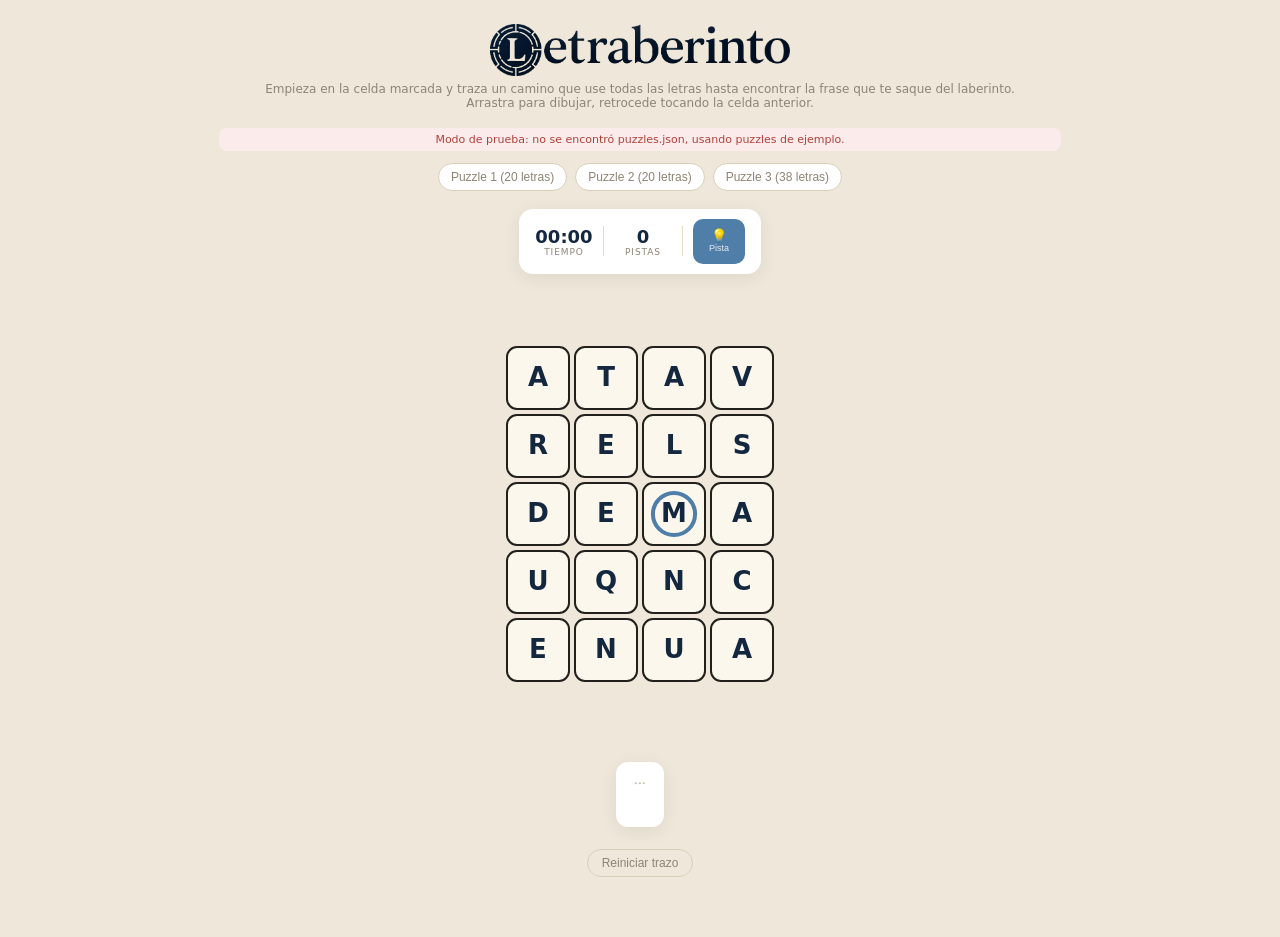
==== index.html @ 92107d01 "Add files via upload" ====
<!DOCTYPE html>
<html lang="es">
<head>
<meta charset="UTF-8">
<meta name="viewport" content="width=device-width, initial-scale=1.0, maximum-scale=1, user-scalable=no">
<title>Letraberinto</title>
<link rel="preconnect" href="https://fonts.googleapis.com">
<link rel="preconnect" href="https://fonts.gstatic.com" crossorigin>
<link href="https://fonts.googleapis.com/css2?family=Playfair+Display:wght@700;800&display=swap" rel="stylesheet">
<style>
  :root {
    --bg: #efe8da;
    --panel: #ffffff;
    --cell: #fbf7ec;
    --cell-used: #dbe6ee;
    --cell-border: #22201c;
    --blocked: #1c1a17;
    --start-ring: #4f7ea8;
    --ink: #13273f;
    --muted: #8d8474;
    --accent: #4f7ea8;
    --accent-dark: #2f5a7d;
    --good: #3a9e6f;
    font-family: 'Segoe UI', system-ui, -apple-system, sans-serif;
  }
  * { box-sizing: border-box; -webkit-tap-highlight-color: transparent; }
  html, body {
    overflow-y: auto;
    -webkit-overflow-scrolling: touch;
    height: auto;
  }
  body {
    margin: 0;
    min-height: 100vh;
    background: var(--bg);
    color: var(--ink);
    display: flex;
    flex-direction: column;
    align-items: center;
    padding: 24px 14px 60px;
  }
  .logo-wrap { display: flex; justify-content: center; margin-bottom: 6px; }
  .logo-wrap img { width: 100%; max-width: 300px; height: auto; display: block; }
  h1 { display: none; } /* se sustituye por el logo, se deja oculto por si hace falta como fallback semantico */
  .subtitle {
    font-size: 12px;
    color: var(--muted);
    margin-bottom: 18px;
    text-align: center;
  }
  .selector {
    display: flex;
    gap: 8px;
    margin-bottom: 18px;
    flex-wrap: wrap;
    justify-content: center;
  }
  .selector button {
    background: var(--panel);
    border: 1px solid #d8cfba;
    color: var(--muted);
    padding: 6px 12px;
    border-radius: 20px;
    font-size: 12px;
    cursor: pointer;
  }
  .selector button.active {
    background: var(--accent);
    color: #fff;
    border-color: var(--accent);
    font-weight: 700;
  }
  .demo-aviso {
    width: 100%;
    text-align: center;
    font-size: 11px;
    color: #b0403a;
    background: #fbeceb;
    border-radius: 8px;
    padding: 5px 10px;
    margin-bottom: 4px;
  }
  .hud {
    display: flex;
    gap: 10px;
    align-items: center;
    margin-bottom: 18px;
    background: var(--panel);
    border-radius: 14px;
    padding: 10px 16px;
    box-shadow: 0 4px 18px rgba(0,0,0,0.08);
  }
  .hud-item { display: flex; flex-direction: column; align-items: center; min-width: 58px; }
  .hud-item .val { font-size: 18px; font-weight: 700; font-variant-numeric: tabular-nums; }
  .hud-item .lbl { font-size: 9px; text-transform: uppercase; letter-spacing: 0.1em; color: var(--muted); }
  .hud-sep { width: 1px; height: 30px; background: #e3dcc9; }
  .hint-btn {
    background: var(--accent);
    color: #fff;
    border: none;
    border-radius: 10px;
    padding: 10px 16px;
    font-weight: 700;
    font-size: 13px;
    cursor: pointer;
    display: flex;
    flex-direction: column;
    align-items: center;
    line-height: 1.1;
  }
  .hint-btn:active { transform: scale(0.96); }
  .hint-btn:disabled { opacity: 0.5; cursor: not-allowed; }
  .hint-btn small { font-weight: 500; font-size: 9px; opacity: 0.85; }

  .board-wrap { touch-action: pan-y; }

  .phrase-box {
    margin-top: 22px;
    min-height: 44px;
    max-width: 480px;
    text-align: center;
    padding: 10px 18px;
    background: var(--panel);
    border-radius: 12px;
    box-shadow: 0 4px 18px rgba(0,0,0,0.08);
  }
  .phrase-box .txt {
    font-family: 'Playfair Display', Georgia, serif;
    font-size: 21px;
    font-weight: 800;
    letter-spacing: 0.02em;
    color: var(--ink);
    min-height: 26px;
  }
  .phrase-box .txt.empty { color: #c7bda6; font-weight: 500; font-size: 14px; }
  .phrase-box .txt.solved { color: var(--good); }
  .phrase-box .source {
    font-family: 'Segoe UI', system-ui, -apple-system, sans-serif;
    font-size: 12px;
    font-weight: 600;
    letter-spacing: 0.03em;
    color: var(--muted);
    margin-top: 4px;
    min-height: 15px;
    opacity: 0;
    transform: translateY(-3px);
    transition: opacity .4s ease, transform .4s ease;
  }
  .phrase-box .source.visible { opacity: 1; transform: translateY(0); }
  .status { margin-top: 8px; font-size: 12px; color: var(--muted); text-align: center; }
  .reset-btn {
    margin-top: 14px;
    background: none;
    border: 1px solid #d8cfba;
    color: var(--muted);
    padding: 6px 14px;
    border-radius: 20px;
    font-size: 12px;
    cursor: pointer;
  }

  .share-overlay {
    display: none;
    position: fixed;
    inset: 0;
    background: rgba(19, 39, 63, 0.55);
    backdrop-filter: blur(2px);
    align-items: center;
    justify-content: center;
    z-index: 50;
    padding: 20px;
  }
  .share-overlay.visible { display: flex; }
  .share-card {
    background: var(--panel);
    border-radius: 18px;
    padding: 28px 26px 22px;
    max-width: 340px;
    width: 100%;
    text-align: center;
    box-shadow: 0 20px 60px rgba(0,0,0,0.3);
    animation: shareIn 0.35s ease;
  }
  @keyframes shareIn {
    from { transform: translateY(16px) scale(0.97); opacity: 0; }
    to { transform: translateY(0) scale(1); opacity: 1; }
  }
  .share-medal { font-size: 44px; margin-bottom: 4px; }
  .share-card h2 {
    font-family: 'Playfair Display', Georgia, serif;
    font-size: 19px;
    margin: 0 0 12px;
    color: var(--ink);
  }
  .share-frase {
    font-family: 'Playfair Display', Georgia, serif;
    font-weight: 800;
    font-size: 17px;
    color: var(--ink);
    margin-bottom: 2px;
  }
  .share-fuente { font-size: 12px; font-style: italic; color: var(--muted); margin-bottom: 16px; }
  .share-stats { display: flex; justify-content: center; gap: 22px; margin-bottom: 14px; }
  .share-stat .v { font-size: 20px; font-weight: 800; color: var(--ink); }
  .share-stat .l { font-size: 10px; text-transform: uppercase; letter-spacing: 0.06em; color: var(--muted); }
  .share-next { font-size: 12px; color: var(--muted); margin-bottom: 16px; }
  .share-actions { display: flex; gap: 8px; justify-content: center; }
  .share-actions button {
    background: var(--accent); color: #fff; border: none; border-radius: 10px;
    padding: 10px 16px; font-weight: 700; font-size: 13px; cursor: pointer;
  }
  .share-actions button.secondary { background: none; border: 1px solid var(--border); color: var(--muted); }
  .share-copied { font-size: 11px; color: var(--good); margin-top: 8px; min-height: 14px; font-weight: 600; }
</style>
</head>
<body>

  <div class="logo-wrap"><img src="[data-uri]" alt="Letraberinto"></div>
  <h1>Letraberinto</h1>
  <div class="subtitle">Empieza en la celda marcada y traza un camino que use todas las letras hasta encontrar la frase que te saque del laberinto.<br>Arrastra para dibujar, retrocede tocando la celda anterior.</div>

  <div class="selector" id="selector"></div>

  <div class="hud">
    <div class="hud-item">
      <div class="val" id="timer">00:00</div>
      <div class="lbl">Tiempo</div>
    </div>
    <div class="hud-sep"></div>
    <div class="hud-item">
      <div class="val" id="hintCount">0</div>
      <div class="lbl">Pistas</div>
    </div>
    <div class="hud-sep"></div>
    <button class="hint-btn" id="hintBtn">💡<small>Pista</small></button>
  </div>

  <div class="board-wrap" id="boardWrap"></div>

  <div class="phrase-box">
    <div class="txt empty" id="phraseTxt">···</div>
    <div class="source" id="phraseSource"></div>
  </div>
  <div class="status" id="status"></div>
  <button class="reset-btn" id="resetBtn">Reiniciar trazo</button>

  <div class="share-overlay" id="shareOverlay">
    <div class="share-card">
      <div class="share-medal" id="shareMedal">🥇</div>
      <h2>¡Escapaste del laberinto!</h2>
      <div class="share-frase" id="shareFrase"></div>
      <div class="share-fuente" id="shareFuente"></div>
      <div class="share-stats">
        <div class="share-stat"><div class="v" id="shareTime">00:00</div><div class="l">Tiempo</div></div>
        <div class="share-stat"><div class="v" id="shareHints">0</div><div class="l">Pistas</div></div>
        <div class="share-stat"><div class="v" id="shareStreak">1</div><div class="l">🔥 Racha</div></div>
      </div>
      <div class="share-next" id="shareNext"></div>
      <div class="share-actions">
        <button id="shareBtn">Compartir resultado</button>
        <button class="secondary" id="closeShareBtn">Cerrar</button>
      </div>
      <div class="share-copied" id="shareCopied"></div>
    </div>
  </div>

<script>
const PUZZLES_DEMO = [
  {"frase":"Más vale tarde que nunca","fuente":"Refrán popular","filas":5,"cols":4,"bloqueadas":[],"letras":{"2,2":"M","2,3":"A","1,3":"S","0,3":"V","0,2":"A","1,2":"L","1,1":"E","0,1":"T","0,0":"A","1,0":"R","2,0":"D","2,1":"E","3,1":"Q","3,0":"U","4,0":"E","4,1":"N","4,2":"U","3,2":"N","3,3":"C","4,3":"A"},"inicio":[2,2],"solucion":[[2,2],[2,3],[1,3],[0,3],[0,2],[1,2],[1,1],[0,1],[0,0],[1,0],[2,0],[2,1],[3,1],[3,0],[4,0],[4,1],[4,2],[3,2],[3,3],[4,3]],"longitudesPalabras":[3,4,5,3,5]},
  {"frase":"Al mal tiempo buena cara","fuente":"Refrán popular","filas":5,"cols":4,"bloqueadas":[],"letras":{"1,2":"A","1,3":"L","0,3":"M","0,2":"A","0,1":"L","0,0":"T","1,0":"I","1,1":"E","2,1":"M","2,0":"P","3,0":"O","4,0":"B","4,1":"U","3,1":"E","3,2":"N","2,2":"A","2,3":"C","3,3":"A","4,3":"R","4,2":"A"},"inicio":[1,2],"solucion":[[1,2],[1,3],[0,3],[0,2],[0,1],[0,0],[1,0],[1,1],[2,1],[2,0],[3,0],[4,0],[4,1],[3,1],[3,2],[2,2],[2,3],[3,3],[4,3],[4,2]],"longitudesPalabras":[2,3,6,5,4]},
  {"frase":"Camarón que se duerme se lo lleva la corriente","fuente":"Refrán popular","filas":8,"cols":5,"bloqueadas":[[0,0],[2,3]],"letras":{"3,1":"C","3,0":"A","4,0":"M","4,1":"A","5,1":"R","5,0":"O","6,0":"N","7,0":"Q","7,1":"U","6,1":"E","6,2":"S","7,2":"E","7,3":"D","7,4":"U","6,4":"E","6,3":"R","5,3":"M","5,2":"E","4,2":"S","3,2":"E","2,2":"L","2,1":"O","2,0":"L","1,0":"L","1,1":"E","0,1":"V","0,2":"A","1,2":"L","1,3":"A","0,3":"C","0,4":"O","1,4":"R","2,4":"R","3,4":"I","3,3":"E","4,3":"N","4,4":"T","5,4":"E"},"inicio":[3,1],"solucion":[[3,1],[3,0],[4,0],[4,1],[5,1],[5,0],[6,0],[7,0],[7,1],[6,1],[6,2],[7,2],[7,3],[7,4],[6,4],[6,3],[5,3],[5,2],[4,2],[3,2],[2,2],[2,1],[2,0],[1,0],[1,1],[0,1],[0,2],[1,2],[1,3],[0,3],[0,4],[1,4],[2,4],[3,4],[3,3],[4,3],[4,4],[5,4]],"longitudesPalabras":[7,3,2,6,2,2,5,2,9]}
];

let PUZZLES = PUZZLES_DEMO;
let modoDemo = true;

let puzzle = null;
let path = [];
let startTime = null;
let timerInterval = null;
let hintCount = 0;
let solved = false;
const CELL = 62;
const GAP = 6;
const PAD = 55;

const boardWrap = document.getElementById('boardWrap');
const timerEl = document.getElementById('timer');
const hintCountEl = document.getElementById('hintCount');
const phraseTxtEl = document.getElementById('phraseTxt');
const phraseSourceEl = document.getElementById('phraseSource');
const statusEl = document.getElementById('status');
const selectorEl = document.getElementById('selector');
const hintBtnEl = document.getElementById('hintBtn');

const shareOverlayEl = document.getElementById('shareOverlay');
const shareMedalEl = document.getElementById('shareMedal');
const shareFraseEl = document.getElementById('shareFrase');
const shareFuenteEl = document.getElementById('shareFuente');
const shareTimeEl = document.getElementById('shareTime');
const shareHintsEl = document.getElementById('shareHints');
const shareStreakEl = document.getElementById('shareStreak');
const shareNextEl = document.getElementById('shareNext');
const shareCopiedEl = document.getElementById('shareCopied');
const GAME_URL = 'https://TU-USUARIO.github.io/letraberinto/'; // cambia esto por tu URL real

let svg, gRects, gPath, gText;

function key(rc) { return rc[0] + ',' + rc[1]; }
function sameCell(a, b) { return a[0] === b[0] && a[1] === b[1]; }
function isAdjacent(a, b) { return (Math.abs(a[0]-b[0]) + Math.abs(a[1]-b[1])) === 1; }
function isBlocked(rc) { return puzzle.bloqueadas.some(b => sameCell(b, rc)); }
function inPath(rc) { return path.some(p => sameCell(p, rc)); }
function cellCenter(rc) {
  return { x: PAD + rc[1] * (CELL + GAP) + CELL / 2, y: PAD + rc[0] * (CELL + GAP) + CELL / 2 };
}

const NS = "http://www.w3.org/2000/svg";
function svgEl(tag, attrs) {
  const el = document.createElementNS(NS, tag);
  for (const k in attrs) el.setAttribute(k, attrs[k]);
  return el;
}

function loadPuzzle(idx) {
  puzzle = PUZZLES[idx];
  path = [];
  hintCount = 0;
  solved = false;
  startTime = null;
  clearInterval(timerInterval);
  timerEl.textContent = "00:00";
  hintCountEl.textContent = "0";
  statusEl.textContent = "";
  phraseSourceEl.textContent = "";
  phraseSourceEl.classList.remove('visible');
  hintBtnEl.disabled = false;
  shareOverlayEl.classList.remove('visible');
  if (typeof countdownInterval !== 'undefined') clearInterval(countdownInterval);
  buildBoard();
  renderAll();
  [...selectorEl.children].forEach((b, i) => b.classList.toggle('active', i === idx));
}

function buildBoard() {
  const totalW = PAD * 2 + puzzle.cols * CELL + (puzzle.cols - 1) * GAP;
  const totalH = PAD * 2 + puzzle.filas * CELL + (puzzle.filas - 1) * GAP;

  boardWrap.innerHTML = "";
  svg = svgEl('svg', { width: totalW, height: totalH, viewBox: `0 0 ${totalW} ${totalH}` });

  gRects = svgEl('g', {});
  gPath = svgEl('g', {});
  gText = svgEl('g', {});
  svg.appendChild(gRects);
  svg.appendChild(gPath);
  svg.appendChild(gText);
  boardWrap.appendChild(svg);

  for (let r = 0; r < puzzle.filas; r++) {
    for (let c = 0; c < puzzle.cols; c++) {
      const rc = [r, c];
      const x = PAD + c * (CELL + GAP);
      const y = PAD + r * (CELL + GAP);
      const blocked = isBlocked(rc);
      const rect = svgEl('rect', {
        x, y, width: CELL, height: CELL, rx: 10,
        fill: blocked ? 'var(--blocked)' : 'var(--cell)',
        stroke: blocked ? '#000' : 'var(--cell-border)',
        'stroke-width': 2,
        'data-r': r, 'data-c': c, 'data-blocked': blocked ? '1' : '0'
      });
      rect.classList.add('cell-rect');
      gRects.appendChild(rect);

      if (!blocked) {
        const t = svgEl('text', {
          x: x + CELL / 2, y: y + CELL / 2 + 8,
          'text-anchor': 'middle', 'font-size': 26, 'font-weight': 800,
          fill: 'var(--ink)', 'pointer-events': 'none'
        });
        t.textContent = puzzle.letras[key(rc)] || "";
        gText.appendChild(t);

        if (sameCell(rc, puzzle.inicio)) {
          const ring = svgEl('circle', {
            cx: x + CELL / 2, cy: y + CELL / 2, r: CELL * 0.34,
            fill: 'none', stroke: 'var(--start-ring)', 'stroke-width': 4,
            'pointer-events': 'none'
          });
          gText.appendChild(ring);
        }
      }
    }
  }
}

function renderCellFills() {
  [...gRects.children].forEach(rect => {
    if (rect.dataset.blocked === '1') return;
    const rc = [parseInt(rect.dataset.r), parseInt(rect.dataset.c)];
    rect.setAttribute('fill', inPath(rc) ? 'var(--cell-used)' : 'var(--cell)');
  });
}

function dist(a, b) { return Math.hypot(a.x - b.x, a.y - b.y); }
function pointTowards(from, to, r) {
  const dx = to.x - from.x, dy = to.y - from.y;
  const len = Math.hypot(dx, dy) || 1;
  return { x: from.x + dx / len * r, y: from.y + dy / len * r };
}

function buildSmoothPath(pts, radius) {
  if (pts.length < 2) return '';
  if (pts.length === 2) return `M ${pts[0].x} ${pts[0].y} L ${pts[1].x} ${pts[1].y}`;
  let d = `M ${pts[0].x} ${pts[0].y} `;
  for (let i = 1; i < pts.length - 1; i++) {
    const prev = pts[i - 1], curr = pts[i], next = pts[i + 1];
    const r = Math.min(radius, dist(prev, curr) / 2, dist(curr, next) / 2);
    const p1 = pointTowards(curr, prev, r);
    const p2 = pointTowards(curr, next, r);
    d += `L ${p1.x} ${p1.y} Q ${curr.x} ${curr.y} ${p2.x} ${p2.y} `;
  }
  const lastPt = pts[pts.length - 1];
  d += `L ${lastPt.x} ${lastPt.y}`;
  return d;
}

function calcularDireccionSalida(rc, filas, cols, direccionLlegada) {
  const [r, c] = rc;
  const candidatas = [];
  if (r === 0) candidatas.push({ x: 0, y: -1 });        // arriba
  if (r === filas - 1) candidatas.push({ x: 0, y: 1 });  // abajo
  if (c === 0) candidatas.push({ x: -1, y: 0 });         // izquierda
  if (c === cols - 1) candidatas.push({ x: 1, y: 0 });   // derecha
  if (candidatas.length === 0) return direccionLlegada;  // no deberia pasar
  if (candidatas.length === 1) return candidatas[0];
  // celda de esquina (toca dos bordes): si la llegada ya apunta a uno
  // de los bordes validos, seguir recto por ahi; si no, usar el primero.
  for (const cand of candidatas) {
    if (cand.x === direccionLlegada.x && cand.y === direccionLlegada.y) return cand;
  }
  return candidatas[0];
}

function renderArrow() {
  gPath.innerHTML = "";
  if (path.length === 0) return;

  let pts = path.map(cellCenter);
  let tipDir = null; // direccion conocida para la punta, si aplica

  if (solved && pts.length >= 2) {
    const lastRC = path[path.length - 1];
    const last = pts[pts.length - 1];
    const prev = pts[pts.length - 2];
    const dx = last.x - prev.x, dy = last.y - prev.y;
    const len = Math.hypot(dx, dy) || 1;
    const llegada = { x: Math.round(dx / len), y: Math.round(dy / len) };
    const salida = calcularDireccionSalida(lastRC, puzzle.filas, puzzle.cols, llegada);
    tipDir = salida;
    pts = pts.concat([{ x: last.x + salida.x * (PAD * 0.82), y: last.y + salida.y * (PAD * 0.82) }]);
  }

  if (pts.length < 2) {
    const p = pts[0];
    gPath.appendChild(svgEl('circle', { cx: p.x, cy: p.y, r: 7, fill: '#4f7ea8' }));
    return;
  }

  const tip = pts[pts.length - 1];
  let ux, uy;
  if (tipDir) {
    // direccion conocida (salida por el borde correcto), no se infiere
    // de los puntos para evitar el efecto del redondeo de esquinas
    ux = tipDir.x; uy = tipDir.y;
  } else {
    const beforeTip = pts[pts.length - 2];
    const dx = tip.x - beforeTip.x, dy = tip.y - beforeTip.y;
    const segLen = Math.hypot(dx, dy) || 1;
    ux = dx / segLen; uy = dy / segLen;
  }

  const ARROW_LEN = 20, ARROW_HALF_WIDTH = 12;
  const shaftEnd = { x: tip.x - ux * ARROW_LEN, y: tip.y - uy * ARROW_LEN };

  // el eje del trazo se detiene justo antes de la punta, para que no
  // sobresalga nada por detras de la flecha. La ultima celda real queda
  // como punto interior, asi que el redondeo de esquinas dobla el trazo
  // automaticamente hacia la salida correcta si hace falta.
  const shaftPts = pts.slice(0, -1).concat([shaftEnd]);
  const d = buildSmoothPath(shaftPts, CELL * 0.4);
  const line = svgEl('path', {
    d, fill: 'none', stroke: '#4f7ea8', 'stroke-width': 8,
    'stroke-linecap': 'butt', 'stroke-linejoin': 'round', opacity: 0.92
  });
  gPath.appendChild(line);

  // triangulo de la punta, calculado a mano (sin depender de <marker>)
  const perpX = -uy, perpY = ux;
  const leftX = shaftEnd.x + perpX * ARROW_HALF_WIDTH, leftY = shaftEnd.y + perpY * ARROW_HALF_WIDTH;
  const rightX = shaftEnd.x - perpX * ARROW_HALF_WIDTH, rightY = shaftEnd.y - perpY * ARROW_HALF_WIDTH;
  const triangle = svgEl('polygon', {
    points: `${tip.x},${tip.y} ${leftX},${leftY} ${rightX},${rightY}`,
    fill: '#4f7ea8', opacity: 0.92
  });
  gPath.appendChild(triangle);
}

function palabraFormateada() {
  const longitudes = puzzle.longitudesPalabras;
  const letrasTrazadas = path.map(rc => puzzle.letras[key(rc)]);
  let out = [];
  let idx = 0;
  for (const len of longitudes) {
    if (idx >= letrasTrazadas.length) break;
    const trozo = letrasTrazadas.slice(idx, idx + len).join("");
    out.push(trozo);
    idx += len;
  }
  return out.join(" ");
}

function renderPhrase() {
  const texto = palabraFormateada();
  if (texto.length === 0) {
    phraseTxtEl.textContent = "···";
    phraseTxtEl.className = "txt empty";
  } else {
    phraseTxtEl.textContent = texto;
    phraseTxtEl.className = "txt" + (solved ? " solved" : "");
  }
}

function renderAll() {
  renderCellFills();
  renderArrow();
  renderPhrase();
}

function startTimerIfNeeded() {
  if (startTime === null) {
    startTime = Date.now();
    timerInterval = setInterval(updateTimer, 250);
  }
}
function updateTimer() {
  const elapsed = Math.floor((Date.now() - startTime) / 1000);
  const mm = String(Math.floor(elapsed / 60)).padStart(2, '0');
  const ss = String(elapsed % 60).padStart(2, '0');
  timerEl.textContent = `${mm}:${ss}`;
}

function checkWin() {
  if (path.length !== puzzle.solucion.length) return false;
  return path.every((p, i) => sameCell(p, puzzle.solucion[i]));
}

function onWin() {
  solved = true;
  clearInterval(timerInterval);
  statusEl.textContent = `Resuelto con ${hintCount} pista(s).`;
  renderAll();
  if (puzzle.fuente) {
    setTimeout(() => {
      phraseSourceEl.textContent = `— ${puzzle.fuente}`;
      phraseSourceEl.classList.add('visible');
    }, 350);
  }
  setTimeout(mostrarPantallaCompartir, 950);
}

// --- racha de dias jugados (localStorage) ---
const STREAK_KEY = 'letraberinto_racha';

function fechaStr(date) {
  return `${date.getFullYear()}-${date.getMonth() + 1}-${date.getDate()}`;
}

function actualizarRacha() {
  const hoy = new Date();
  const ayer = new Date(hoy);
  ayer.setDate(hoy.getDate() - 1);
  const hoyStr = fechaStr(hoy);
  const ayerStr = fechaStr(ayer);

  let datos;
  try {
    datos = JSON.parse(localStorage.getItem(STREAK_KEY)) || { ultimaFecha: null, racha: 0 };
  } catch (e) {
    datos = { ultimaFecha: null, racha: 0 };
  }

  if (datos.ultimaFecha === hoyStr) {
    // ya contaba hoy (no debería pasar salvo doble victoria), no tocar
  } else if (datos.ultimaFecha === ayerStr) {
    datos.racha += 1;
  } else {
    datos.racha = 1;
  }
  datos.ultimaFecha = hoyStr;
  localStorage.setItem(STREAK_KEY, JSON.stringify(datos));
  return datos.racha;
}

function calcularMedalla(pistas) {
  if (pistas === 0) return { emoji: '🥇', texto: '¡Perfecto, sin pistas!' };
  if (pistas <= 2) return { emoji: '🥈', texto: '¡Muy bien resuelto!' };
  return { emoji: '🥉', texto: '¡Escapaste igualmente!' };
}

function msHastaManana() {
  const ahora = new Date();
  const manana = new Date(ahora.getFullYear(), ahora.getMonth(), ahora.getDate() + 1, 0, 0, 0);
  return manana - ahora;
}

let countdownInterval = null;
function actualizarCountdown() {
  const ms = msHastaManana();
  const h = String(Math.floor(ms / 3600000)).padStart(2, '0');
  const m = String(Math.floor((ms % 3600000) / 60000)).padStart(2, '0');
  const s = String(Math.floor((ms % 60000) / 1000)).padStart(2, '0');
  shareNextEl.textContent = `Próximo laberinto en ${h}:${m}:${s}`;
}

function construirTextoCompartir(tiempoTxt, pistas, racha, medalla) {
  const lineas = [
    `Letraberinto ${medalla.emoji}`,
    `⏱ ${tiempoTxt} · 💡 ${pistas} pista${pistas === 1 ? '' : 's'} · 🔥 racha ${racha}`,
    GAME_URL,
  ];
  return lineas.join('\n');
}

function mostrarPantallaCompartir() {
  const tiempoTxt = timerEl.textContent;
  const racha = actualizarRacha();
  const medalla = calcularMedalla(hintCount);

  shareMedalEl.textContent = medalla.emoji;
  shareFraseEl.textContent = puzzle.frase;
  shareFuenteEl.textContent = puzzle.fuente ? `— ${puzzle.fuente}` : '';
  shareTimeEl.textContent = tiempoTxt;
  shareHintsEl.textContent = hintCount;
  shareStreakEl.textContent = racha;
  shareCopiedEl.textContent = '';

  actualizarCountdown();
  clearInterval(countdownInterval);
  countdownInterval = setInterval(actualizarCountdown, 1000);

  shareOverlayEl.classList.add('visible');

  shareOverlayEl.dataset.tiempo = tiempoTxt;
  shareOverlayEl.dataset.racha = racha;
  shareOverlayEl.dataset.medalla = medalla.emoji;
}

document.getElementById('closeShareBtn').addEventListener('click', () => {
  shareOverlayEl.classList.remove('visible');
  clearInterval(countdownInterval);
});

document.getElementById('shareBtn').addEventListener('click', async () => {
  const tiempoTxt = shareOverlayEl.dataset.tiempo;
  const racha = shareOverlayEl.dataset.racha;
  const medalla = { emoji: shareOverlayEl.dataset.medalla };
  const texto = construirTextoCompartir(tiempoTxt, hintCount, racha, medalla);

  if (navigator.share) {
    try {
      await navigator.share({ text: texto });
      return;
    } catch (e) {
      // el usuario cancelo el share nativo, o no soportado: seguir al portapapeles
    }
  }
  try {
    await navigator.clipboard.writeText(texto);
    shareCopiedEl.textContent = '✓ Copiado al portapapeles';
  } catch (e) {
    shareCopiedEl.textContent = 'No se pudo copiar automáticamente.';
  }
});

let dragging = false;

function cellAt(clientX, clientY) {
  const el = document.elementFromPoint(clientX, clientY);
  if (!el || !el.classList || !el.classList.contains('cell-rect')) return null;
  if (el.dataset.blocked === '1') return null;
  return [parseInt(el.dataset.r), parseInt(el.dataset.c)];
}

function handleStart(clientX, clientY) {
  if (solved) return;
  const rc = cellAt(clientX, clientY);
  if (!rc) return;
  if (path.length === 0) {
    if (!sameCell(rc, puzzle.inicio)) return;
    path = [rc];
    dragging = true;
    boardWrap.style.touchAction = 'none';
    startTimerIfNeeded();
    renderAll();
  } else {
    const last = path[path.length - 1];
    if (sameCell(rc, last)) {
      dragging = true;
      boardWrap.style.touchAction = 'none';
    }
  }
}

function handleMove(clientX, clientY) {
  if (!dragging || solved) return;
  const rc = cellAt(clientX, clientY);
  if (!rc) return;
  const last = path[path.length - 1];
  if (sameCell(rc, last)) return;

  if (path.length >= 2 && sameCell(rc, path[path.length - 2])) {
    path.pop();
    renderAll();
    return;
  }
  if (!isAdjacent(rc, last)) return;
  if (inPath(rc)) return;

  path.push(rc);
  renderAll();
  if (checkWin()) onWin();
}

function handleEnd() {
  dragging = false;
  boardWrap.style.touchAction = 'pan-y';
}

boardWrap.addEventListener('pointerdown', e => {
  const wasDragging = dragging;
  handleStart(e.clientX, e.clientY);
  if (dragging) e.preventDefault();
});
document.addEventListener('pointermove', e => { if (dragging) { e.preventDefault(); handleMove(e.clientX, e.clientY); } });
document.addEventListener('pointerup', handleEnd);
document.addEventListener('pointercancel', handleEnd);

let hintAnimating = false;

hintBtnEl.addEventListener('click', () => {
  if (solved || hintAnimating) return;
  startTimerIfNeeded();
  const sol = puzzle.solucion;

  let L = 0;
  while (L < path.length && L < sol.length && sameCell(path[L], sol[L])) L++;

  hintCount++;
  hintCountEl.textContent = hintCount;

  if (L < path.length) {
    hintAnimating = true;
    hintBtnEl.disabled = true;
    const undoInterval = setInterval(() => {
      path.pop();
      renderAll();
      if (path.length === L) {
        clearInterval(undoInterval);
        hintAnimating = false;
        hintBtnEl.disabled = false;
      }
    }, 260);
  } else if (L < sol.length) {
    const siguiente = sol[L];
    path.push(siguiente);
    renderAll();
    if (checkWin()) onWin();
  }
});

document.getElementById('resetBtn').addEventListener('click', () => {
  if (solved) return;
  path = [];
  renderAll();
});

function mulberry32(a) {
  return function () {
    a |= 0; a = (a + 0x6D2B79F5) | 0;
    let t = Math.imul(a ^ (a >>> 15), 1 | a);
    t = (t + Math.imul(t ^ (t >>> 7), 61 | t)) ^ t;
    return ((t ^ (t >>> 14)) >>> 0) / 4294967296;
  };
}

// mezcla la semilla antes de usarla: mulberry32 no distribuye bien
// semillas consecutivas (10,11,12...), esto evita que dias seguidos
// tiendan a elegir el mismo puzzle
function mezclarSeed(n) {
  n = Math.imul(n ^ (n >>> 16), 2246822507);
  n = Math.imul(n ^ (n >>> 13), 3266489909);
  return (n ^ (n >>> 16)) >>> 0;
}

function fechaHoyStr() {
  const hoy = new Date();
  return `${hoy.getFullYear()}-${hoy.getMonth() + 1}-${hoy.getDate()}`;
}

// dias desde epoch (UTC), en dia LOCAL del jugador — igual que el conteo
// tipo Wordle, se usa como seed para que el puzzle sea el mismo para
// todo el mundo ese dia, pero elegido "al azar" (no secuencial) del total
function diaEpoch() {
  const hoy = new Date();
  const utcMedianoche = Date.UTC(hoy.getFullYear(), hoy.getMonth(), hoy.getDate());
  return Math.floor(utcMedianoche / 86400000);
}

function indiceDelDia(total) {
  const rng = mulberry32(mezclarSeed(diaEpoch()));
  return Math.floor(rng() * total);
}

function construirSelectorDemo() {
  selectorEl.innerHTML = '';
  const aviso = document.createElement('div');
  aviso.className = 'demo-aviso';
  aviso.textContent = 'Modo de prueba: no se encontró puzzles.json, usando puzzles de ejemplo.';
  selectorEl.appendChild(aviso);
  PUZZLES.forEach((p, i) => {
    const b = document.createElement('button');
    b.textContent = `Puzzle ${i + 1} (${Object.keys(p.letras).length} letras)`;
    b.addEventListener('click', () => loadPuzzle(i));
    selectorEl.appendChild(b);
  });
}

async function initApp() {
  try {
    const resp = await fetch('./puzzles.json', { cache: 'no-store' });
    if (!resp.ok) throw new Error('puzzles.json no encontrado');
    const datos = await resp.json();
    if (!Array.isArray(datos) || datos.length === 0) throw new Error('puzzles.json vacío');
    PUZZLES = datos;
    modoDemo = false;
    selectorEl.innerHTML = '';
    loadPuzzle(indiceDelDia(PUZZLES.length));
  } catch (err) {
    // sin servidor (ej. abierto con doble clic) o sin archivo todavia: usar demo
    PUZZLES = PUZZLES_DEMO;
    modoDemo = true;
    construirSelectorDemo();
    loadPuzzle(0);
  }
}

initApp();
</script>
</body>
</html>
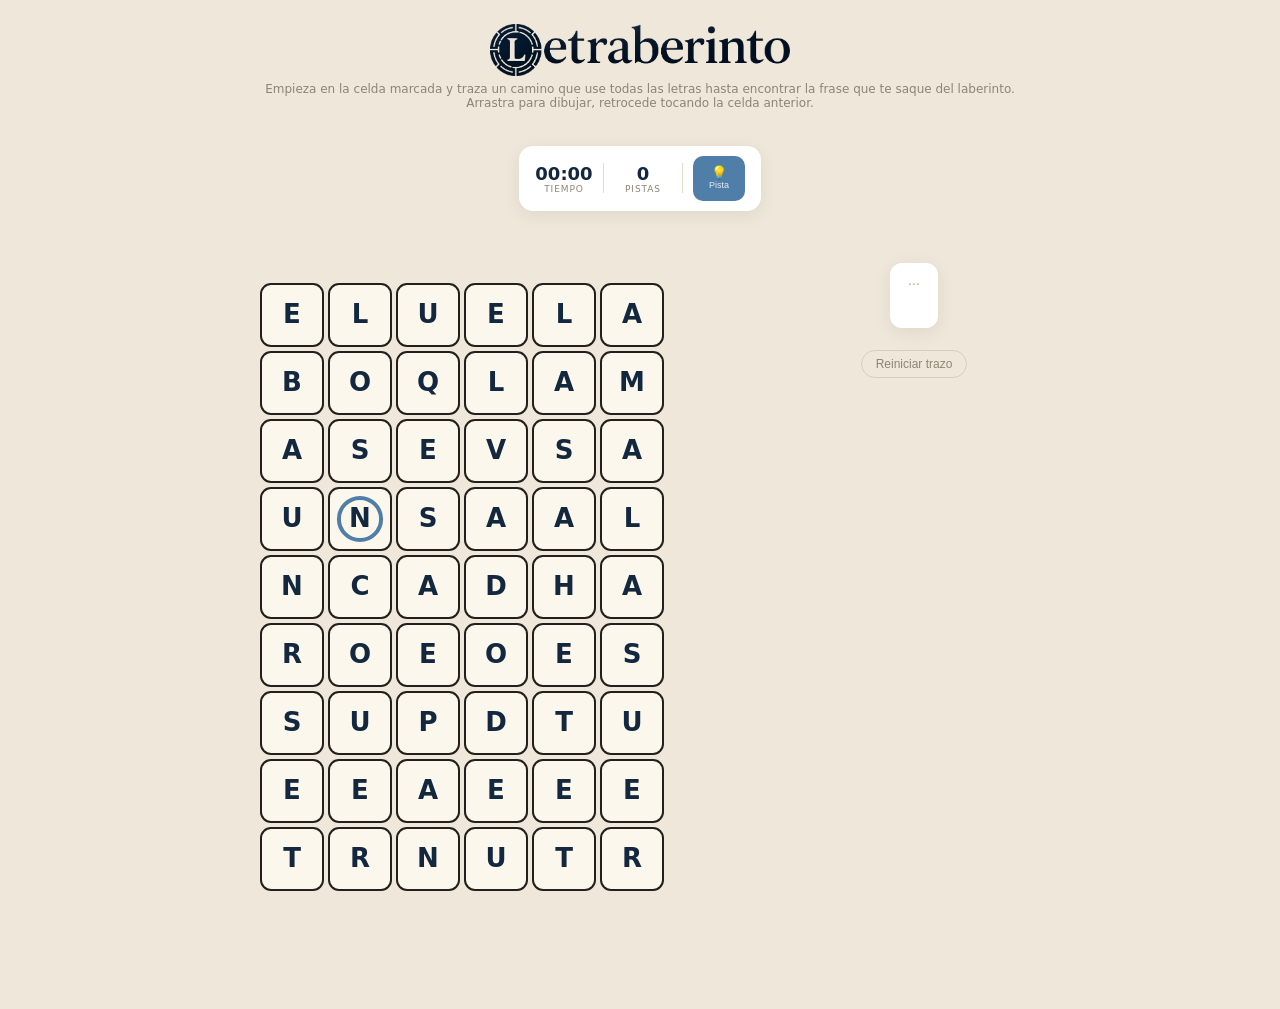
==== commit 13409177: "Add files via upload" ====
--- a/index.html
+++ b/index.html
@@ -114,6 +114,34 @@
 
   .board-wrap { touch-action: pan-y; }
 
+  .game-layout {
+    display: flex;
+    flex-direction: column;
+    align-items: center;
+    gap: 18px;
+    width: 100%;
+  }
+  .side-panel {
+    display: flex;
+    flex-direction: column;
+    align-items: center;
+    width: 100%;
+    max-width: 420px;
+  }
+  @media (min-width: 800px) {
+    .game-layout {
+      flex-direction: row;
+      align-items: flex-start;
+      justify-content: center;
+      gap: 36px;
+    }
+    .side-panel {
+      width: 320px;
+      max-width: 320px;
+      padding-top: 12px;
+    }
+  }
+
   .phrase-box {
     margin-top: 22px;
     min-height: 44px;
@@ -235,14 +263,18 @@
     <button class="hint-btn" id="hintBtn">💡<small>Pista</small></button>
   </div>
 
-  <div class="board-wrap" id="boardWrap"></div>
-
-  <div class="phrase-box">
-    <div class="txt empty" id="phraseTxt">···</div>
-    <div class="source" id="phraseSource"></div>
+  <div class="game-layout">
+    <div class="board-wrap" id="boardWrap"></div>
+
+    <div class="side-panel">
+      <div class="phrase-box">
+        <div class="txt empty" id="phraseTxt">···</div>
+        <div class="source" id="phraseSource"></div>
+      </div>
+      <div class="status" id="status"></div>
+      <button class="reset-btn" id="resetBtn">Reiniciar trazo</button>
+    </div>
   </div>
-  <div class="status" id="status"></div>
-  <button class="reset-btn" id="resetBtn">Reiniciar trazo</button>
 
   <div class="share-overlay" id="shareOverlay">
     <div class="share-card">
@@ -280,9 +312,29 @@
 let timerInterval = null;
 let hintCount = 0;
 let solved = false;
-const CELL = 62;
-const GAP = 6;
-const PAD = 55;
+let CELL = 62;
+let GAP = 6;
+let PAD = 55;
+
+function ajustarTamano() {
+  const filas = puzzle.filas, cols = puzzle.cols;
+  const esMovil = window.innerWidth < 800;
+  if (esMovil) {
+    const anchoDisp = Math.min(window.innerWidth - 24, 420);
+    // espacio vertical aproximado ocupado por cabecera, hud, frase, boton, margenes
+    const altoReservado = 430;
+    const altoDisp = Math.max(180, window.innerHeight - altoReservado);
+    const padM = 18, gapM = 4;
+    let celda = Math.floor(Math.min(
+      (anchoDisp - 2 * padM - (cols - 1) * gapM) / cols,
+      (altoDisp - 2 * padM - (filas - 1) * gapM) / filas
+    ));
+    celda = Math.max(26, Math.min(54, celda));
+    CELL = celda; GAP = gapM; PAD = padM;
+  } else {
+    CELL = 62; GAP = 6; PAD = 55;
+  }
+}
 
 const boardWrap = document.getElementById('boardWrap');
 const timerEl = document.getElementById('timer');
@@ -343,6 +395,7 @@
 }
 
 function buildBoard() {
+  ajustarTamano();
   const totalW = PAD * 2 + puzzle.cols * CELL + (puzzle.cols - 1) * GAP;
   const totalH = PAD * 2 + puzzle.filas * CELL + (puzzle.filas - 1) * GAP;
 
@@ -350,7 +403,7 @@
   svg = svgEl('svg', { width: totalW, height: totalH, viewBox: `0 0 ${totalW} ${totalH}` });
 
   gRects = svgEl('g', {});
-  gPath = svgEl('g', {});
+  gPath = svgEl('g', { 'pointer-events': 'none' });
   gText = svgEl('g', {});
   svg.appendChild(gRects);
   svg.appendChild(gPath);
@@ -376,7 +429,7 @@
       if (!blocked) {
         const t = svgEl('text', {
           x: x + CELL / 2, y: y + CELL / 2 + 8,
-          'text-anchor': 'middle', 'font-size': 26, 'font-weight': 800,
+          'text-anchor': 'middle', 'font-size': Math.round(CELL * 0.42), 'font-weight': 800,
           fill: 'var(--ink)', 'pointer-events': 'none'
         });
         t.textContent = puzzle.letras[key(rc)] || "";
@@ -481,7 +534,7 @@
     ux = dx / segLen; uy = dy / segLen;
   }
 
-  const ARROW_LEN = 20, ARROW_HALF_WIDTH = 12;
+  const ARROW_LEN = CELL * 0.32, ARROW_HALF_WIDTH = CELL * 0.19;
   const shaftEnd = { x: tip.x - ux * ARROW_LEN, y: tip.y - uy * ARROW_LEN };
 
   // el eje del trazo se detiene justo antes de la punta, para que no
@@ -491,7 +544,7 @@
   const shaftPts = pts.slice(0, -1).concat([shaftEnd]);
   const d = buildSmoothPath(shaftPts, CELL * 0.4);
   const line = svgEl('path', {
-    d, fill: 'none', stroke: '#4f7ea8', 'stroke-width': 8,
+    d, fill: 'none', stroke: '#4f7ea8', 'stroke-width': Math.max(4, Math.round(CELL * 0.13)),
     'stroke-linecap': 'butt', 'stroke-linejoin': 'round', opacity: 0.92
   });
   gPath.appendChild(line);
@@ -856,6 +909,14 @@
   }
 }
 
+let resizeTimeout = null;
+window.addEventListener('resize', () => {
+  clearTimeout(resizeTimeout);
+  resizeTimeout = setTimeout(() => {
+    if (puzzle) { buildBoard(); renderAll(); }
+  }, 200);
+});
+
 initApp();
 </script>
 </body>
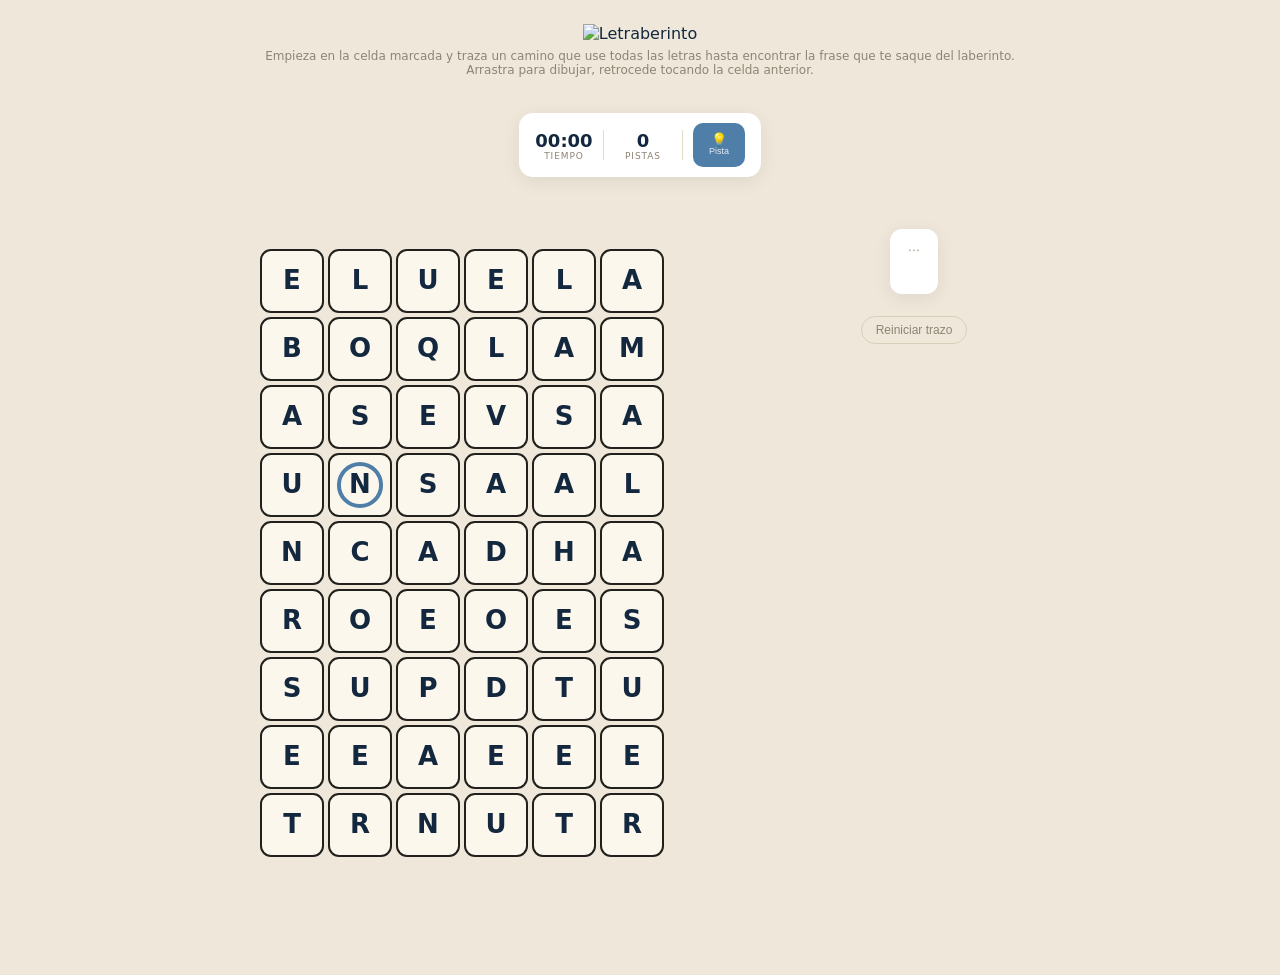
==== commit 084bad77: "Add files via upload" ====
--- a/index.html
+++ b/index.html
@@ -243,7 +243,7 @@
 </head>
 <body>
 
-  <div class="logo-wrap"><img src="[data-uri]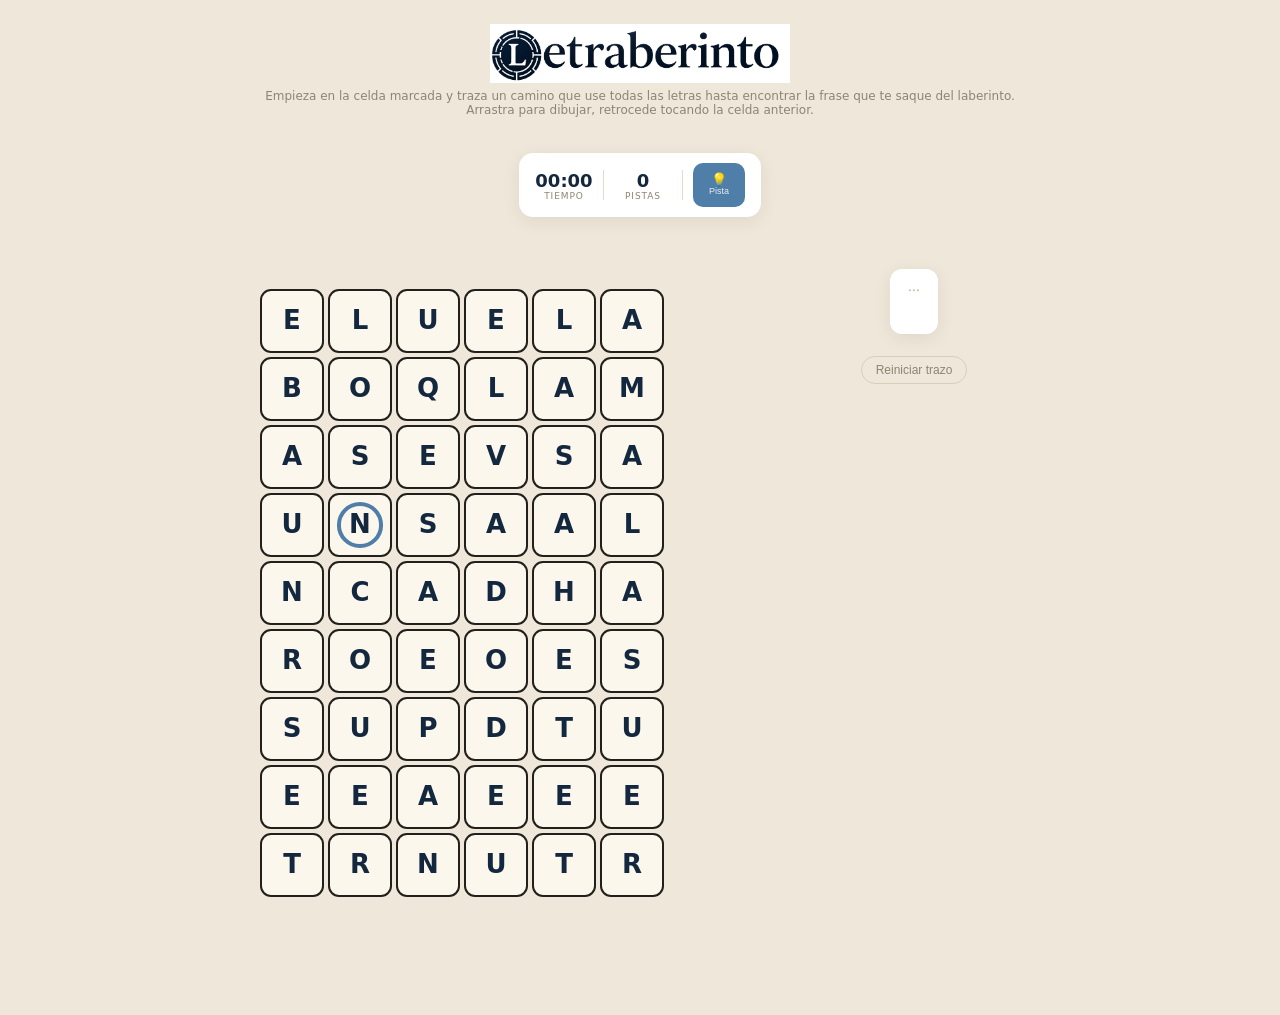
==== commit 605825fb: "Update index.html" ====
--- a/index.html
+++ b/index.html
@@ -243,7 +243,7 @@
 </head>
 <body>
 
-  <div class="logo-wrap"><img src="assets/Logo.jpg" alt="Letraberinto" class="logo"></div>
+  <div class="logo-wrap"><img src="assets/logo.jpg" alt="Letraberinto"></div>
   <h1>Letraberinto</h1>
   <div class="subtitle">Empieza en la celda marcada y traza un camino que use todas las letras hasta encontrar la frase que te saque del laberinto.<br>Arrastra para dibujar, retrocede tocando la celda anterior.</div>
 
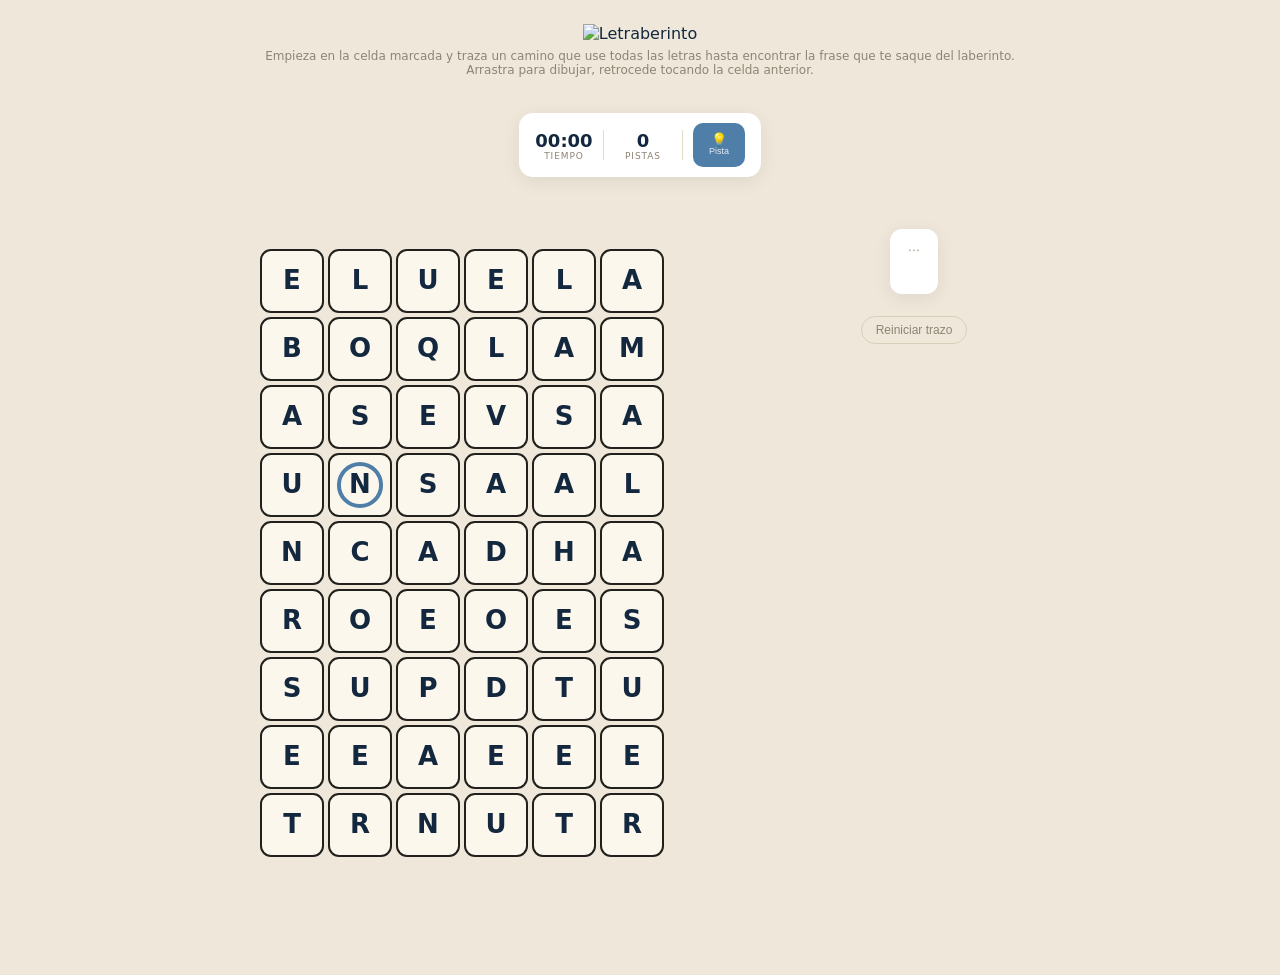
==== commit e4928ed9: "Change logo image format from jpg to png" ====
--- a/index.html
+++ b/index.html
@@ -243,7 +243,7 @@
 </head>
 <body>
 
-  <div class="logo-wrap"><img src="assets/logo.jpg" alt="Letraberinto"></div>
+  <div class="logo-wrap"><img src="assets/logo.png" alt="Letraberinto"></div>
   <h1>Letraberinto</h1>
   <div class="subtitle">Empieza en la celda marcada y traza un camino que use todas las letras hasta encontrar la frase que te saque del laberinto.<br>Arrastra para dibujar, retrocede tocando la celda anterior.</div>
 
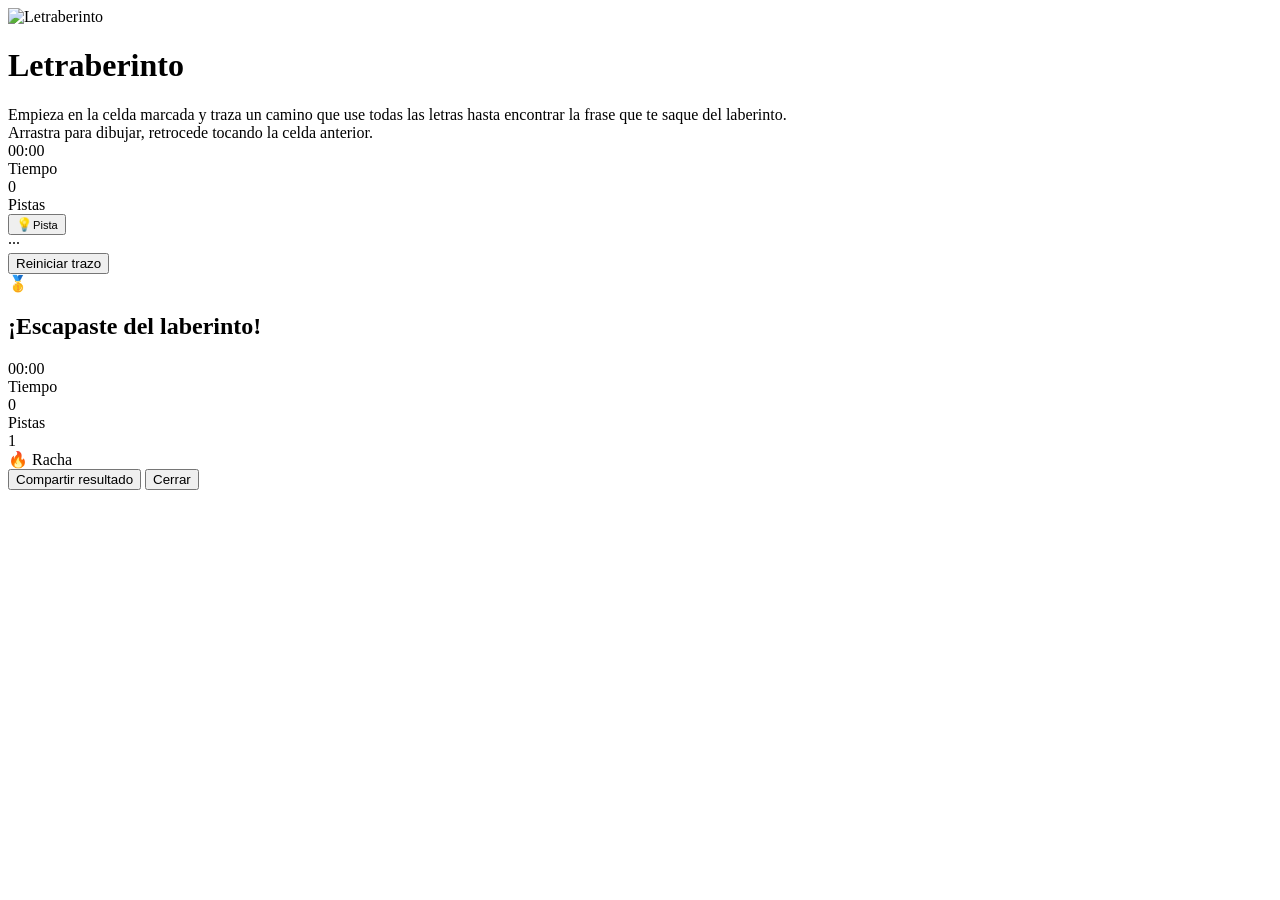
==== commit 7e328627: "Add files via upload" ====
--- a/index.html
+++ b/index.html
@@ -7,243 +7,11 @@
 <link rel="preconnect" href="https://fonts.googleapis.com">
 <link rel="preconnect" href="https://fonts.gstatic.com" crossorigin>
 <link href="https://fonts.googleapis.com/css2?family=Playfair+Display:wght@700;800&display=swap" rel="stylesheet">
-<style>
-  :root {
-    --bg: #efe8da;
-    --panel: #ffffff;
-    --cell: #fbf7ec;
-    --cell-used: #dbe6ee;
-    --cell-border: #22201c;
-    --blocked: #1c1a17;
-    --start-ring: #4f7ea8;
-    --ink: #13273f;
-    --muted: #8d8474;
-    --accent: #4f7ea8;
-    --accent-dark: #2f5a7d;
-    --good: #3a9e6f;
-    font-family: 'Segoe UI', system-ui, -apple-system, sans-serif;
-  }
-  * { box-sizing: border-box; -webkit-tap-highlight-color: transparent; }
-  html, body {
-    overflow-y: auto;
-    -webkit-overflow-scrolling: touch;
-    height: auto;
-  }
-  body {
-    margin: 0;
-    min-height: 100vh;
-    background: var(--bg);
-    color: var(--ink);
-    display: flex;
-    flex-direction: column;
-    align-items: center;
-    padding: 24px 14px 60px;
-  }
-  .logo-wrap { display: flex; justify-content: center; margin-bottom: 6px; }
-  .logo-wrap img { width: 100%; max-width: 300px; height: auto; display: block; }
-  h1 { display: none; } /* se sustituye por el logo, se deja oculto por si hace falta como fallback semantico */
-  .subtitle {
-    font-size: 12px;
-    color: var(--muted);
-    margin-bottom: 18px;
-    text-align: center;
-  }
-  .selector {
-    display: flex;
-    gap: 8px;
-    margin-bottom: 18px;
-    flex-wrap: wrap;
-    justify-content: center;
-  }
-  .selector button {
-    background: var(--panel);
-    border: 1px solid #d8cfba;
-    color: var(--muted);
-    padding: 6px 12px;
-    border-radius: 20px;
-    font-size: 12px;
-    cursor: pointer;
-  }
-  .selector button.active {
-    background: var(--accent);
-    color: #fff;
-    border-color: var(--accent);
-    font-weight: 700;
-  }
-  .demo-aviso {
-    width: 100%;
-    text-align: center;
-    font-size: 11px;
-    color: #b0403a;
-    background: #fbeceb;
-    border-radius: 8px;
-    padding: 5px 10px;
-    margin-bottom: 4px;
-  }
-  .hud {
-    display: flex;
-    gap: 10px;
-    align-items: center;
-    margin-bottom: 18px;
-    background: var(--panel);
-    border-radius: 14px;
-    padding: 10px 16px;
-    box-shadow: 0 4px 18px rgba(0,0,0,0.08);
-  }
-  .hud-item { display: flex; flex-direction: column; align-items: center; min-width: 58px; }
-  .hud-item .val { font-size: 18px; font-weight: 700; font-variant-numeric: tabular-nums; }
-  .hud-item .lbl { font-size: 9px; text-transform: uppercase; letter-spacing: 0.1em; color: var(--muted); }
-  .hud-sep { width: 1px; height: 30px; background: #e3dcc9; }
-  .hint-btn {
-    background: var(--accent);
-    color: #fff;
-    border: none;
-    border-radius: 10px;
-    padding: 10px 16px;
-    font-weight: 700;
-    font-size: 13px;
-    cursor: pointer;
-    display: flex;
-    flex-direction: column;
-    align-items: center;
-    line-height: 1.1;
-  }
-  .hint-btn:active { transform: scale(0.96); }
-  .hint-btn:disabled { opacity: 0.5; cursor: not-allowed; }
-  .hint-btn small { font-weight: 500; font-size: 9px; opacity: 0.85; }
-
-  .board-wrap { touch-action: pan-y; }
-
-  .game-layout {
-    display: flex;
-    flex-direction: column;
-    align-items: center;
-    gap: 18px;
-    width: 100%;
-  }
-  .side-panel {
-    display: flex;
-    flex-direction: column;
-    align-items: center;
-    width: 100%;
-    max-width: 420px;
-  }
-  @media (min-width: 800px) {
-    .game-layout {
-      flex-direction: row;
-      align-items: flex-start;
-      justify-content: center;
-      gap: 36px;
-    }
-    .side-panel {
-      width: 320px;
-      max-width: 320px;
-      padding-top: 12px;
-    }
-  }
-
-  .phrase-box {
-    margin-top: 22px;
-    min-height: 44px;
-    max-width: 480px;
-    text-align: center;
-    padding: 10px 18px;
-    background: var(--panel);
-    border-radius: 12px;
-    box-shadow: 0 4px 18px rgba(0,0,0,0.08);
-  }
-  .phrase-box .txt {
-    font-family: 'Playfair Display', Georgia, serif;
-    font-size: 21px;
-    font-weight: 800;
-    letter-spacing: 0.02em;
-    color: var(--ink);
-    min-height: 26px;
-  }
-  .phrase-box .txt.empty { color: #c7bda6; font-weight: 500; font-size: 14px; }
-  .phrase-box .txt.solved { color: var(--good); }
-  .phrase-box .source {
-    font-family: 'Segoe UI', system-ui, -apple-system, sans-serif;
-    font-size: 12px;
-    font-weight: 600;
-    letter-spacing: 0.03em;
-    color: var(--muted);
-    margin-top: 4px;
-    min-height: 15px;
-    opacity: 0;
-    transform: translateY(-3px);
-    transition: opacity .4s ease, transform .4s ease;
-  }
-  .phrase-box .source.visible { opacity: 1; transform: translateY(0); }
-  .status { margin-top: 8px; font-size: 12px; color: var(--muted); text-align: center; }
-  .reset-btn {
-    margin-top: 14px;
-    background: none;
-    border: 1px solid #d8cfba;
-    color: var(--muted);
-    padding: 6px 14px;
-    border-radius: 20px;
-    font-size: 12px;
-    cursor: pointer;
-  }
-
-  .share-overlay {
-    display: none;
-    position: fixed;
-    inset: 0;
-    background: rgba(19, 39, 63, 0.55);
-    backdrop-filter: blur(2px);
-    align-items: center;
-    justify-content: center;
-    z-index: 50;
-    padding: 20px;
-  }
-  .share-overlay.visible { display: flex; }
-  .share-card {
-    background: var(--panel);
-    border-radius: 18px;
-    padding: 28px 26px 22px;
-    max-width: 340px;
-    width: 100%;
-    text-align: center;
-    box-shadow: 0 20px 60px rgba(0,0,0,0.3);
-    animation: shareIn 0.35s ease;
-  }
-  @keyframes shareIn {
-    from { transform: translateY(16px) scale(0.97); opacity: 0; }
-    to { transform: translateY(0) scale(1); opacity: 1; }
-  }
-  .share-medal { font-size: 44px; margin-bottom: 4px; }
-  .share-card h2 {
-    font-family: 'Playfair Display', Georgia, serif;
-    font-size: 19px;
-    margin: 0 0 12px;
-    color: var(--ink);
-  }
-  .share-frase {
-    font-family: 'Playfair Display', Georgia, serif;
-    font-weight: 800;
-    font-size: 17px;
-    color: var(--ink);
-    margin-bottom: 2px;
-  }
-  .share-fuente { font-size: 12px; font-style: italic; color: var(--muted); margin-bottom: 16px; }
-  .share-stats { display: flex; justify-content: center; gap: 22px; margin-bottom: 14px; }
-  .share-stat .v { font-size: 20px; font-weight: 800; color: var(--ink); }
-  .share-stat .l { font-size: 10px; text-transform: uppercase; letter-spacing: 0.06em; color: var(--muted); }
-  .share-next { font-size: 12px; color: var(--muted); margin-bottom: 16px; }
-  .share-actions { display: flex; gap: 8px; justify-content: center; }
-  .share-actions button {
-    background: var(--accent); color: #fff; border: none; border-radius: 10px;
-    padding: 10px 16px; font-weight: 700; font-size: 13px; cursor: pointer;
-  }
-  .share-actions button.secondary { background: none; border: 1px solid var(--border); color: var(--muted); }
-  .share-copied { font-size: 11px; color: var(--good); margin-top: 8px; min-height: 14px; font-weight: 600; }
-</style>
+<link rel="stylesheet" href="style.css">
 </head>
 <body>
 
-  <div class="logo-wrap"><img src="assets/logo.png" alt="Letraberinto"></div>
+  <div class="logo-wrap"><img src="assets/logo.webp" alt="Letraberinto"></div>
   <h1>Letraberinto</h1>
   <div class="subtitle">Empieza en la celda marcada y traza un camino que use todas las letras hasta encontrar la frase que te saque del laberinto.<br>Arrastra para dibujar, retrocede tocando la celda anterior.</div>
 
@@ -296,628 +64,6 @@
     </div>
   </div>
 
-<script>
-const PUZZLES_DEMO = [
-  {"frase":"Más vale tarde que nunca","fuente":"Refrán popular","filas":5,"cols":4,"bloqueadas":[],"letras":{"2,2":"M","2,3":"A","1,3":"S","0,3":"V","0,2":"A","1,2":"L","1,1":"E","0,1":"T","0,0":"A","1,0":"R","2,0":"D","2,1":"E","3,1":"Q","3,0":"U","4,0":"E","4,1":"N","4,2":"U","3,2":"N","3,3":"C","4,3":"A"},"inicio":[2,2],"solucion":[[2,2],[2,3],[1,3],[0,3],[0,2],[1,2],[1,1],[0,1],[0,0],[1,0],[2,0],[2,1],[3,1],[3,0],[4,0],[4,1],[4,2],[3,2],[3,3],[4,3]],"longitudesPalabras":[3,4,5,3,5]},
-  {"frase":"Al mal tiempo buena cara","fuente":"Refrán popular","filas":5,"cols":4,"bloqueadas":[],"letras":{"1,2":"A","1,3":"L","0,3":"M","0,2":"A","0,1":"L","0,0":"T","1,0":"I","1,1":"E","2,1":"M","2,0":"P","3,0":"O","4,0":"B","4,1":"U","3,1":"E","3,2":"N","2,2":"A","2,3":"C","3,3":"A","4,3":"R","4,2":"A"},"inicio":[1,2],"solucion":[[1,2],[1,3],[0,3],[0,2],[0,1],[0,0],[1,0],[1,1],[2,1],[2,0],[3,0],[4,0],[4,1],[3,1],[3,2],[2,2],[2,3],[3,3],[4,3],[4,2]],"longitudesPalabras":[2,3,6,5,4]},
-  {"frase":"Camarón que se duerme se lo lleva la corriente","fuente":"Refrán popular","filas":8,"cols":5,"bloqueadas":[[0,0],[2,3]],"letras":{"3,1":"C","3,0":"A","4,0":"M","4,1":"A","5,1":"R","5,0":"O","6,0":"N","7,0":"Q","7,1":"U","6,1":"E","6,2":"S","7,2":"E","7,3":"D","7,4":"U","6,4":"E","6,3":"R","5,3":"M","5,2":"E","4,2":"S","3,2":"E","2,2":"L","2,1":"O","2,0":"L","1,0":"L","1,1":"E","0,1":"V","0,2":"A","1,2":"L","1,3":"A","0,3":"C","0,4":"O","1,4":"R","2,4":"R","3,4":"I","3,3":"E","4,3":"N","4,4":"T","5,4":"E"},"inicio":[3,1],"solucion":[[3,1],[3,0],[4,0],[4,1],[5,1],[5,0],[6,0],[7,0],[7,1],[6,1],[6,2],[7,2],[7,3],[7,4],[6,4],[6,3],[5,3],[5,2],[4,2],[3,2],[2,2],[2,1],[2,0],[1,0],[1,1],[0,1],[0,2],[1,2],[1,3],[0,3],[0,4],[1,4],[2,4],[3,4],[3,3],[4,3],[4,4],[5,4]],"longitudesPalabras":[7,3,2,6,2,2,5,2,9]}
-];
-
-let PUZZLES = PUZZLES_DEMO;
-let modoDemo = true;
-
-let puzzle = null;
-let path = [];
-let startTime = null;
-let timerInterval = null;
-let hintCount = 0;
-let solved = false;
-let CELL = 62;
-let GAP = 6;
-let PAD = 55;
-
-function ajustarTamano() {
-  const filas = puzzle.filas, cols = puzzle.cols;
-  const esMovil = window.innerWidth < 800;
-  if (esMovil) {
-    const anchoDisp = Math.min(window.innerWidth - 24, 420);
-    // espacio vertical aproximado ocupado por cabecera, hud, frase, boton, margenes
-    const altoReservado = 430;
-    const altoDisp = Math.max(180, window.innerHeight - altoReservado);
-    const padM = 18, gapM = 4;
-    let celda = Math.floor(Math.min(
-      (anchoDisp - 2 * padM - (cols - 1) * gapM) / cols,
-      (altoDisp - 2 * padM - (filas - 1) * gapM) / filas
-    ));
-    celda = Math.max(26, Math.min(54, celda));
-    CELL = celda; GAP = gapM; PAD = padM;
-  } else {
-    CELL = 62; GAP = 6; PAD = 55;
-  }
-}
-
-const boardWrap = document.getElementById('boardWrap');
-const timerEl = document.getElementById('timer');
-const hintCountEl = document.getElementById('hintCount');
-const phraseTxtEl = document.getElementById('phraseTxt');
-const phraseSourceEl = document.getElementById('phraseSource');
-const statusEl = document.getElementById('status');
-const selectorEl = document.getElementById('selector');
-const hintBtnEl = document.getElementById('hintBtn');
-
-const shareOverlayEl = document.getElementById('shareOverlay');
-const shareMedalEl = document.getElementById('shareMedal');
-const shareFraseEl = document.getElementById('shareFrase');
-const shareFuenteEl = document.getElementById('shareFuente');
-const shareTimeEl = document.getElementById('shareTime');
-const shareHintsEl = document.getElementById('shareHints');
-const shareStreakEl = document.getElementById('shareStreak');
-const shareNextEl = document.getElementById('shareNext');
-const shareCopiedEl = document.getElementById('shareCopied');
-const GAME_URL = 'https://TU-USUARIO.github.io/letraberinto/'; // cambia esto por tu URL real
-
-let svg, gRects, gPath, gText;
-
-function key(rc) { return rc[0] + ',' + rc[1]; }
-function sameCell(a, b) { return a[0] === b[0] && a[1] === b[1]; }
-function isAdjacent(a, b) { return (Math.abs(a[0]-b[0]) + Math.abs(a[1]-b[1])) === 1; }
-function isBlocked(rc) { return puzzle.bloqueadas.some(b => sameCell(b, rc)); }
-function inPath(rc) { return path.some(p => sameCell(p, rc)); }
-function cellCenter(rc) {
-  return { x: PAD + rc[1] * (CELL + GAP) + CELL / 2, y: PAD + rc[0] * (CELL + GAP) + CELL / 2 };
-}
-
-const NS = "http://www.w3.org/2000/svg";
-function svgEl(tag, attrs) {
-  const el = document.createElementNS(NS, tag);
-  for (const k in attrs) el.setAttribute(k, attrs[k]);
-  return el;
-}
-
-function loadPuzzle(idx) {
-  puzzle = PUZZLES[idx];
-  path = [];
-  hintCount = 0;
-  solved = false;
-  startTime = null;
-  clearInterval(timerInterval);
-  timerEl.textContent = "00:00";
-  hintCountEl.textContent = "0";
-  statusEl.textContent = "";
-  phraseSourceEl.textContent = "";
-  phraseSourceEl.classList.remove('visible');
-  hintBtnEl.disabled = false;
-  shareOverlayEl.classList.remove('visible');
-  if (typeof countdownInterval !== 'undefined') clearInterval(countdownInterval);
-  buildBoard();
-  renderAll();
-  [...selectorEl.children].forEach((b, i) => b.classList.toggle('active', i === idx));
-}
-
-function buildBoard() {
-  ajustarTamano();
-  const totalW = PAD * 2 + puzzle.cols * CELL + (puzzle.cols - 1) * GAP;
-  const totalH = PAD * 2 + puzzle.filas * CELL + (puzzle.filas - 1) * GAP;
-
-  boardWrap.innerHTML = "";
-  svg = svgEl('svg', { width: totalW, height: totalH, viewBox: `0 0 ${totalW} ${totalH}` });
-
-  gRects = svgEl('g', {});
-  gPath = svgEl('g', { 'pointer-events': 'none' });
-  gText = svgEl('g', {});
-  svg.appendChild(gRects);
-  svg.appendChild(gPath);
-  svg.appendChild(gText);
-  boardWrap.appendChild(svg);
-
-  for (let r = 0; r < puzzle.filas; r++) {
-    for (let c = 0; c < puzzle.cols; c++) {
-      const rc = [r, c];
-      const x = PAD + c * (CELL + GAP);
-      const y = PAD + r * (CELL + GAP);
-      const blocked = isBlocked(rc);
-      const rect = svgEl('rect', {
-        x, y, width: CELL, height: CELL, rx: 10,
-        fill: blocked ? 'var(--blocked)' : 'var(--cell)',
-        stroke: blocked ? '#000' : 'var(--cell-border)',
-        'stroke-width': 2,
-        'data-r': r, 'data-c': c, 'data-blocked': blocked ? '1' : '0'
-      });
-      rect.classList.add('cell-rect');
-      gRects.appendChild(rect);
-
-      if (!blocked) {
-        const t = svgEl('text', {
-          x: x + CELL / 2, y: y + CELL / 2 + 8,
-          'text-anchor': 'middle', 'font-size': Math.round(CELL * 0.42), 'font-weight': 800,
-          fill: 'var(--ink)', 'pointer-events': 'none'
-        });
-        t.textContent = puzzle.letras[key(rc)] || "";
-        gText.appendChild(t);
-
-        if (sameCell(rc, puzzle.inicio)) {
-          const ring = svgEl('circle', {
-            cx: x + CELL / 2, cy: y + CELL / 2, r: CELL * 0.34,
-            fill: 'none', stroke: 'var(--start-ring)', 'stroke-width': 4,
-            'pointer-events': 'none'
-          });
-          gText.appendChild(ring);
-        }
-      }
-    }
-  }
-}
-
-function renderCellFills() {
-  [...gRects.children].forEach(rect => {
-    if (rect.dataset.blocked === '1') return;
-    const rc = [parseInt(rect.dataset.r), parseInt(rect.dataset.c)];
-    rect.setAttribute('fill', inPath(rc) ? 'var(--cell-used)' : 'var(--cell)');
-  });
-}
-
-function dist(a, b) { return Math.hypot(a.x - b.x, a.y - b.y); }
-function pointTowards(from, to, r) {
-  const dx = to.x - from.x, dy = to.y - from.y;
-  const len = Math.hypot(dx, dy) || 1;
-  return { x: from.x + dx / len * r, y: from.y + dy / len * r };
-}
-
-function buildSmoothPath(pts, radius) {
-  if (pts.length < 2) return '';
-  if (pts.length === 2) return `M ${pts[0].x} ${pts[0].y} L ${pts[1].x} ${pts[1].y}`;
-  let d = `M ${pts[0].x} ${pts[0].y} `;
-  for (let i = 1; i < pts.length - 1; i++) {
-    const prev = pts[i - 1], curr = pts[i], next = pts[i + 1];
-    const r = Math.min(radius, dist(prev, curr) / 2, dist(curr, next) / 2);
-    const p1 = pointTowards(curr, prev, r);
-    const p2 = pointTowards(curr, next, r);
-    d += `L ${p1.x} ${p1.y} Q ${curr.x} ${curr.y} ${p2.x} ${p2.y} `;
-  }
-  const lastPt = pts[pts.length - 1];
-  d += `L ${lastPt.x} ${lastPt.y}`;
-  return d;
-}
-
-function calcularDireccionSalida(rc, filas, cols, direccionLlegada) {
-  const [r, c] = rc;
-  const candidatas = [];
-  if (r === 0) candidatas.push({ x: 0, y: -1 });        // arriba
-  if (r === filas - 1) candidatas.push({ x: 0, y: 1 });  // abajo
-  if (c === 0) candidatas.push({ x: -1, y: 0 });         // izquierda
-  if (c === cols - 1) candidatas.push({ x: 1, y: 0 });   // derecha
-  if (candidatas.length === 0) return direccionLlegada;  // no deberia pasar
-  if (candidatas.length === 1) return candidatas[0];
-  // celda de esquina (toca dos bordes): si la llegada ya apunta a uno
-  // de los bordes validos, seguir recto por ahi; si no, usar el primero.
-  for (const cand of candidatas) {
-    if (cand.x === direccionLlegada.x && cand.y === direccionLlegada.y) return cand;
-  }
-  return candidatas[0];
-}
-
-function renderArrow() {
-  gPath.innerHTML = "";
-  if (path.length === 0) return;
-
-  let pts = path.map(cellCenter);
-  let tipDir = null; // direccion conocida para la punta, si aplica
-
-  if (solved && pts.length >= 2) {
-    const lastRC = path[path.length - 1];
-    const last = pts[pts.length - 1];
-    const prev = pts[pts.length - 2];
-    const dx = last.x - prev.x, dy = last.y - prev.y;
-    const len = Math.hypot(dx, dy) || 1;
-    const llegada = { x: Math.round(dx / len), y: Math.round(dy / len) };
-    const salida = calcularDireccionSalida(lastRC, puzzle.filas, puzzle.cols, llegada);
-    tipDir = salida;
-    pts = pts.concat([{ x: last.x + salida.x * (PAD * 0.82), y: last.y + salida.y * (PAD * 0.82) }]);
-  }
-
-  if (pts.length < 2) {
-    const p = pts[0];
-    gPath.appendChild(svgEl('circle', { cx: p.x, cy: p.y, r: 7, fill: '#4f7ea8' }));
-    return;
-  }
-
-  const tip = pts[pts.length - 1];
-  let ux, uy;
-  if (tipDir) {
-    // direccion conocida (salida por el borde correcto), no se infiere
-    // de los puntos para evitar el efecto del redondeo de esquinas
-    ux = tipDir.x; uy = tipDir.y;
-  } else {
-    const beforeTip = pts[pts.length - 2];
-    const dx = tip.x - beforeTip.x, dy = tip.y - beforeTip.y;
-    const segLen = Math.hypot(dx, dy) || 1;
-    ux = dx / segLen; uy = dy / segLen;
-  }
-
-  const ARROW_LEN = CELL * 0.32, ARROW_HALF_WIDTH = CELL * 0.19;
-  const shaftEnd = { x: tip.x - ux * ARROW_LEN, y: tip.y - uy * ARROW_LEN };
-
-  // el eje del trazo se detiene justo antes de la punta, para que no
-  // sobresalga nada por detras de la flecha. La ultima celda real queda
-  // como punto interior, asi que el redondeo de esquinas dobla el trazo
-  // automaticamente hacia la salida correcta si hace falta.
-  const shaftPts = pts.slice(0, -1).concat([shaftEnd]);
-  const d = buildSmoothPath(shaftPts, CELL * 0.4);
-  const line = svgEl('path', {
-    d, fill: 'none', stroke: '#4f7ea8', 'stroke-width': Math.max(4, Math.round(CELL * 0.13)),
-    'stroke-linecap': 'butt', 'stroke-linejoin': 'round', opacity: 0.92
-  });
-  gPath.appendChild(line);
-
-  // triangulo de la punta, calculado a mano (sin depender de <marker>)
-  const perpX = -uy, perpY = ux;
-  const leftX = shaftEnd.x + perpX * ARROW_HALF_WIDTH, leftY = shaftEnd.y + perpY * ARROW_HALF_WIDTH;
-  const rightX = shaftEnd.x - perpX * ARROW_HALF_WIDTH, rightY = shaftEnd.y - perpY * ARROW_HALF_WIDTH;
-  const triangle = svgEl('polygon', {
-    points: `${tip.x},${tip.y} ${leftX},${leftY} ${rightX},${rightY}`,
-    fill: '#4f7ea8', opacity: 0.92
-  });
-  gPath.appendChild(triangle);
-}
-
-function palabraFormateada() {
-  const longitudes = puzzle.longitudesPalabras;
-  const letrasTrazadas = path.map(rc => puzzle.letras[key(rc)]);
-  let out = [];
-  let idx = 0;
-  for (const len of longitudes) {
-    if (idx >= letrasTrazadas.length) break;
-    const trozo = letrasTrazadas.slice(idx, idx + len).join("");
-    out.push(trozo);
-    idx += len;
-  }
-  return out.join(" ");
-}
-
-function renderPhrase() {
-  const texto = palabraFormateada();
-  if (texto.length === 0) {
-    phraseTxtEl.textContent = "···";
-    phraseTxtEl.className = "txt empty";
-  } else {
-    phraseTxtEl.textContent = texto;
-    phraseTxtEl.className = "txt" + (solved ? " solved" : "");
-  }
-}
-
-function renderAll() {
-  renderCellFills();
-  renderArrow();
-  renderPhrase();
-}
-
-function startTimerIfNeeded() {
-  if (startTime === null) {
-    startTime = Date.now();
-    timerInterval = setInterval(updateTimer, 250);
-  }
-}
-function updateTimer() {
-  const elapsed = Math.floor((Date.now() - startTime) / 1000);
-  const mm = String(Math.floor(elapsed / 60)).padStart(2, '0');
-  const ss = String(elapsed % 60).padStart(2, '0');
-  timerEl.textContent = `${mm}:${ss}`;
-}
-
-function checkWin() {
-  if (path.length !== puzzle.solucion.length) return false;
-  return path.every((p, i) => sameCell(p, puzzle.solucion[i]));
-}
-
-function onWin() {
-  solved = true;
-  clearInterval(timerInterval);
-  statusEl.textContent = `Resuelto con ${hintCount} pista(s).`;
-  renderAll();
-  if (puzzle.fuente) {
-    setTimeout(() => {
-      phraseSourceEl.textContent = `— ${puzzle.fuente}`;
-      phraseSourceEl.classList.add('visible');
-    }, 350);
-  }
-  setTimeout(mostrarPantallaCompartir, 950);
-}
-
-// --- racha de dias jugados (localStorage) ---
-const STREAK_KEY = 'letraberinto_racha';
-
-function fechaStr(date) {
-  return `${date.getFullYear()}-${date.getMonth() + 1}-${date.getDate()}`;
-}
-
-function actualizarRacha() {
-  const hoy = new Date();
-  const ayer = new Date(hoy);
-  ayer.setDate(hoy.getDate() - 1);
-  const hoyStr = fechaStr(hoy);
-  const ayerStr = fechaStr(ayer);
-
-  let datos;
-  try {
-    datos = JSON.parse(localStorage.getItem(STREAK_KEY)) || { ultimaFecha: null, racha: 0 };
-  } catch (e) {
-    datos = { ultimaFecha: null, racha: 0 };
-  }
-
-  if (datos.ultimaFecha === hoyStr) {
-    // ya contaba hoy (no debería pasar salvo doble victoria), no tocar
-  } else if (datos.ultimaFecha === ayerStr) {
-    datos.racha += 1;
-  } else {
-    datos.racha = 1;
-  }
-  datos.ultimaFecha = hoyStr;
-  localStorage.setItem(STREAK_KEY, JSON.stringify(datos));
-  return datos.racha;
-}
-
-function calcularMedalla(pistas) {
-  if (pistas === 0) return { emoji: '🥇', texto: '¡Perfecto, sin pistas!' };
-  if (pistas <= 2) return { emoji: '🥈', texto: '¡Muy bien resuelto!' };
-  return { emoji: '🥉', texto: '¡Escapaste igualmente!' };
-}
-
-function msHastaManana() {
-  const ahora = new Date();
-  const manana = new Date(ahora.getFullYear(), ahora.getMonth(), ahora.getDate() + 1, 0, 0, 0);
-  return manana - ahora;
-}
-
-let countdownInterval = null;
-function actualizarCountdown() {
-  const ms = msHastaManana();
-  const h = String(Math.floor(ms / 3600000)).padStart(2, '0');
-  const m = String(Math.floor((ms % 3600000) / 60000)).padStart(2, '0');
-  const s = String(Math.floor((ms % 60000) / 1000)).padStart(2, '0');
-  shareNextEl.textContent = `Próximo laberinto en ${h}:${m}:${s}`;
-}
-
-function construirTextoCompartir(tiempoTxt, pistas, racha, medalla) {
-  const lineas = [
-    `Letraberinto ${medalla.emoji}`,
-    `⏱ ${tiempoTxt} · 💡 ${pistas} pista${pistas === 1 ? '' : 's'} · 🔥 racha ${racha}`,
-    GAME_URL,
-  ];
-  return lineas.join('\n');
-}
-
-function mostrarPantallaCompartir() {
-  const tiempoTxt = timerEl.textContent;
-  const racha = actualizarRacha();
-  const medalla = calcularMedalla(hintCount);
-
-  shareMedalEl.textContent = medalla.emoji;
-  shareFraseEl.textContent = puzzle.frase;
-  shareFuenteEl.textContent = puzzle.fuente ? `— ${puzzle.fuente}` : '';
-  shareTimeEl.textContent = tiempoTxt;
-  shareHintsEl.textContent = hintCount;
-  shareStreakEl.textContent = racha;
-  shareCopiedEl.textContent = '';
-
-  actualizarCountdown();
-  clearInterval(countdownInterval);
-  countdownInterval = setInterval(actualizarCountdown, 1000);
-
-  shareOverlayEl.classList.add('visible');
-
-  shareOverlayEl.dataset.tiempo = tiempoTxt;
-  shareOverlayEl.dataset.racha = racha;
-  shareOverlayEl.dataset.medalla = medalla.emoji;
-}
-
-document.getElementById('closeShareBtn').addEventListener('click', () => {
-  shareOverlayEl.classList.remove('visible');
-  clearInterval(countdownInterval);
-});
-
-document.getElementById('shareBtn').addEventListener('click', async () => {
-  const tiempoTxt = shareOverlayEl.dataset.tiempo;
-  const racha = shareOverlayEl.dataset.racha;
-  const medalla = { emoji: shareOverlayEl.dataset.medalla };
-  const texto = construirTextoCompartir(tiempoTxt, hintCount, racha, medalla);
-
-  if (navigator.share) {
-    try {
-      await navigator.share({ text: texto });
-      return;
-    } catch (e) {
-      // el usuario cancelo el share nativo, o no soportado: seguir al portapapeles
-    }
-  }
-  try {
-    await navigator.clipboard.writeText(texto);
-    shareCopiedEl.textContent = '✓ Copiado al portapapeles';
-  } catch (e) {
-    shareCopiedEl.textContent = 'No se pudo copiar automáticamente.';
-  }
-});
-
-let dragging = false;
-
-function cellAt(clientX, clientY) {
-  const el = document.elementFromPoint(clientX, clientY);
-  if (!el || !el.classList || !el.classList.contains('cell-rect')) return null;
-  if (el.dataset.blocked === '1') return null;
-  return [parseInt(el.dataset.r), parseInt(el.dataset.c)];
-}
-
-function handleStart(clientX, clientY) {
-  if (solved) return;
-  const rc = cellAt(clientX, clientY);
-  if (!rc) return;
-  if (path.length === 0) {
-    if (!sameCell(rc, puzzle.inicio)) return;
-    path = [rc];
-    dragging = true;
-    boardWrap.style.touchAction = 'none';
-    startTimerIfNeeded();
-    renderAll();
-  } else {
-    const last = path[path.length - 1];
-    if (sameCell(rc, last)) {
-      dragging = true;
-      boardWrap.style.touchAction = 'none';
-    }
-  }
-}
-
-function handleMove(clientX, clientY) {
-  if (!dragging || solved) return;
-  const rc = cellAt(clientX, clientY);
-  if (!rc) return;
-  const last = path[path.length - 1];
-  if (sameCell(rc, last)) return;
-
-  if (path.length >= 2 && sameCell(rc, path[path.length - 2])) {
-    path.pop();
-    renderAll();
-    return;
-  }
-  if (!isAdjacent(rc, last)) return;
-  if (inPath(rc)) return;
-
-  path.push(rc);
-  renderAll();
-  if (checkWin()) onWin();
-}
-
-function handleEnd() {
-  dragging = false;
-  boardWrap.style.touchAction = 'pan-y';
-}
-
-boardWrap.addEventListener('pointerdown', e => {
-  const wasDragging = dragging;
-  handleStart(e.clientX, e.clientY);
-  if (dragging) e.preventDefault();
-});
-document.addEventListener('pointermove', e => { if (dragging) { e.preventDefault(); handleMove(e.clientX, e.clientY); } });
-document.addEventListener('pointerup', handleEnd);
-document.addEventListener('pointercancel', handleEnd);
-
-let hintAnimating = false;
-
-hintBtnEl.addEventListener('click', () => {
-  if (solved || hintAnimating) return;
-  startTimerIfNeeded();
-  const sol = puzzle.solucion;
-
-  let L = 0;
-  while (L < path.length && L < sol.length && sameCell(path[L], sol[L])) L++;
-
-  hintCount++;
-  hintCountEl.textContent = hintCount;
-
-  if (L < path.length) {
-    hintAnimating = true;
-    hintBtnEl.disabled = true;
-    const undoInterval = setInterval(() => {
-      path.pop();
-      renderAll();
-      if (path.length === L) {
-        clearInterval(undoInterval);
-        hintAnimating = false;
-        hintBtnEl.disabled = false;
-      }
-    }, 260);
-  } else if (L < sol.length) {
-    const siguiente = sol[L];
-    path.push(siguiente);
-    renderAll();
-    if (checkWin()) onWin();
-  }
-});
-
-document.getElementById('resetBtn').addEventListener('click', () => {
-  if (solved) return;
-  path = [];
-  renderAll();
-});
-
-function mulberry32(a) {
-  return function () {
-    a |= 0; a = (a + 0x6D2B79F5) | 0;
-    let t = Math.imul(a ^ (a >>> 15), 1 | a);
-    t = (t + Math.imul(t ^ (t >>> 7), 61 | t)) ^ t;
-    return ((t ^ (t >>> 14)) >>> 0) / 4294967296;
-  };
-}
-
-// mezcla la semilla antes de usarla: mulberry32 no distribuye bien
-// semillas consecutivas (10,11,12...), esto evita que dias seguidos
-// tiendan a elegir el mismo puzzle
-function mezclarSeed(n) {
-  n = Math.imul(n ^ (n >>> 16), 2246822507);
-  n = Math.imul(n ^ (n >>> 13), 3266489909);
-  return (n ^ (n >>> 16)) >>> 0;
-}
-
-function fechaHoyStr() {
-  const hoy = new Date();
-  return `${hoy.getFullYear()}-${hoy.getMonth() + 1}-${hoy.getDate()}`;
-}
-
-// dias desde epoch (UTC), en dia LOCAL del jugador — igual que el conteo
-// tipo Wordle, se usa como seed para que el puzzle sea el mismo para
-// todo el mundo ese dia, pero elegido "al azar" (no secuencial) del total
-function diaEpoch() {
-  const hoy = new Date();
-  const utcMedianoche = Date.UTC(hoy.getFullYear(), hoy.getMonth(), hoy.getDate());
-  return Math.floor(utcMedianoche / 86400000);
-}
-
-function indiceDelDia(total) {
-  const rng = mulberry32(mezclarSeed(diaEpoch()));
-  return Math.floor(rng() * total);
-}
-
-function construirSelectorDemo() {
-  selectorEl.innerHTML = '';
-  const aviso = document.createElement('div');
-  aviso.className = 'demo-aviso';
-  aviso.textContent = 'Modo de prueba: no se encontró puzzles.json, usando puzzles de ejemplo.';
-  selectorEl.appendChild(aviso);
-  PUZZLES.forEach((p, i) => {
-    const b = document.createElement('button');
-    b.textContent = `Puzzle ${i + 1} (${Object.keys(p.letras).length} letras)`;
-    b.addEventListener('click', () => loadPuzzle(i));
-    selectorEl.appendChild(b);
-  });
-}
-
-async function initApp() {
-  try {
-    const resp = await fetch('./puzzles.json', { cache: 'no-store' });
-    if (!resp.ok) throw new Error('puzzles.json no encontrado');
-    const datos = await resp.json();
-    if (!Array.isArray(datos) || datos.length === 0) throw new Error('puzzles.json vacío');
-    PUZZLES = datos;
-    modoDemo = false;
-    selectorEl.innerHTML = '';
-    loadPuzzle(indiceDelDia(PUZZLES.length));
-  } catch (err) {
-    // sin servidor (ej. abierto con doble clic) o sin archivo todavia: usar demo
-    PUZZLES = PUZZLES_DEMO;
-    modoDemo = true;
-    construirSelectorDemo();
-    loadPuzzle(0);
-  }
-}
-
-let resizeTimeout = null;
-window.addEventListener('resize', () => {
-  clearTimeout(resizeTimeout);
-  resizeTimeout = setTimeout(() => {
-    if (puzzle) { buildBoard(); renderAll(); }
-  }, 200);
-});
-
-initApp();
-</script>
+<script src="game.js" defer></script>
 </body>
 </html>
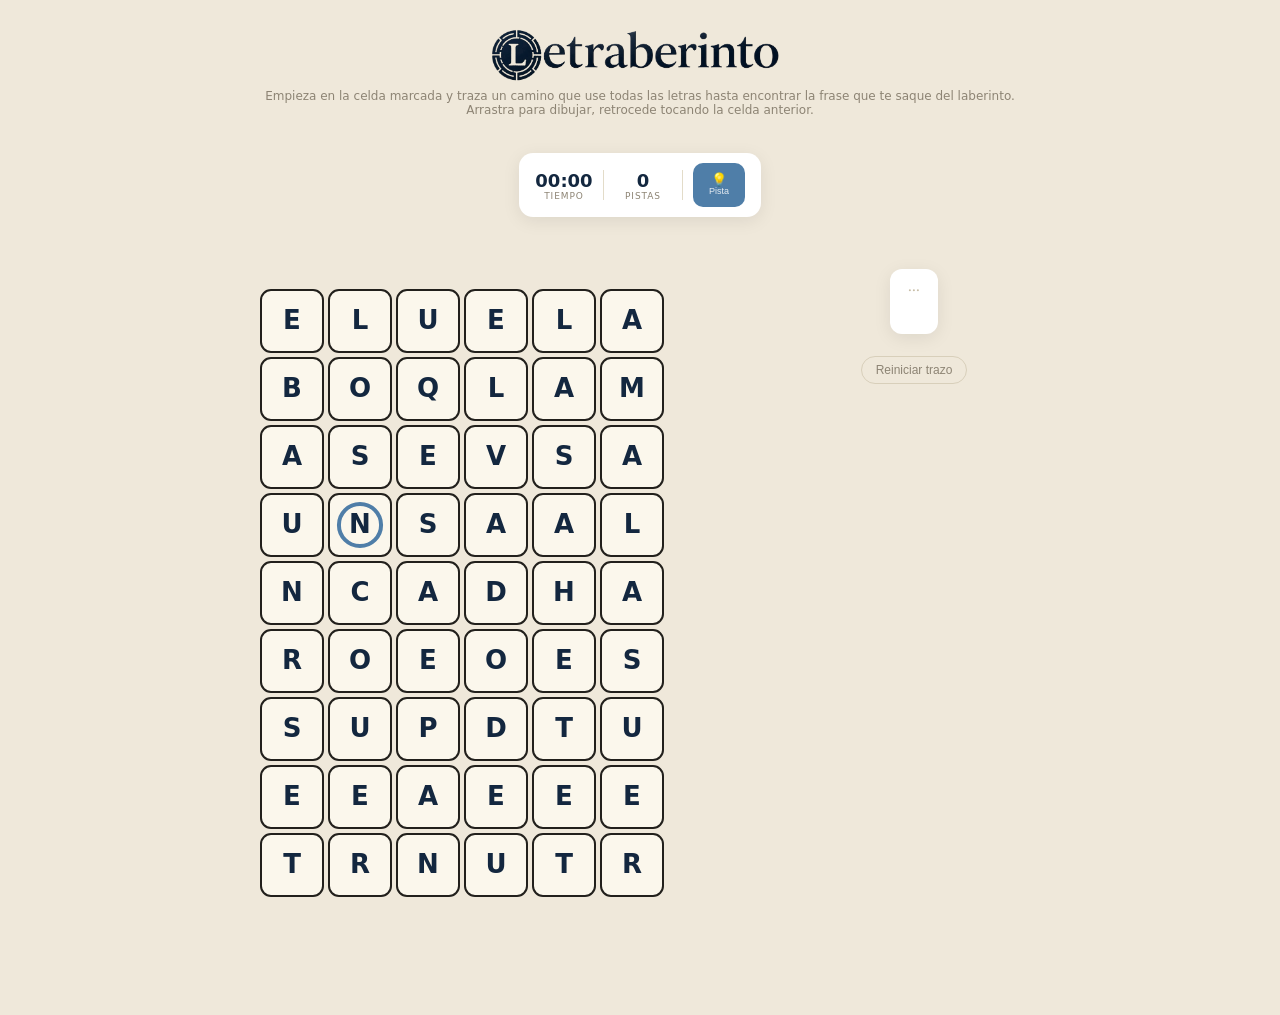
==== commit a72afccd: "Add files via upload" ====
--- a/index.html
+++ b/index.html
@@ -11,7 +11,7 @@
 </head>
 <body>
 
-  <div class="logo-wrap"><img src="assets/logo.webp" alt="Letraberinto"></div>
+  <div class="logo-wrap"><img src="assets/logo.png" alt="Letraberinto"></div>
   <h1>Letraberinto</h1>
   <div class="subtitle">Empieza en la celda marcada y traza un camino que use todas las letras hasta encontrar la frase que te saque del laberinto.<br>Arrastra para dibujar, retrocede tocando la celda anterior.</div>
 
--- a/style.css
+++ b/style.css
@@ -0,0 +1,276 @@
+  :root {
+    --bg: #efe8da;
+    --panel: #ffffff;
+    --cell: #fbf7ec;
+    --cell-used: #dbe6ee;
+    --cell-border: #22201c;
+    --blocked: #1c1a17;
+    --start-ring: #4f7ea8;
+    --ink: #13273f;
+    --muted: #8d8474;
+    --accent: #4f7ea8;
+    --accent-dark: #2f5a7d;
+    --good: #3a9e6f;
+    font-family: 'Segoe UI', system-ui, -apple-system, sans-serif;
+  }
+  * { box-sizing: border-box; -webkit-tap-highlight-color: transparent; }
+  html, body {
+    overflow-y: auto;
+    -webkit-overflow-scrolling: touch;
+    height: auto;
+  }
+  body {
+    margin: 0;
+    min-height: 100vh;
+    background: var(--bg);
+    color: var(--ink);
+    display: flex;
+    flex-direction: column;
+    align-items: center;
+    padding: 24px 14px 60px;
+  }
+  .logo-wrap { display: flex; justify-content: center; margin-bottom: 6px; }
+  .logo-wrap img { width: 100%; max-width: 300px; height: auto; display: block; }
+  h1 { display: none; } /* se sustituye por el logo, se deja oculto por si hace falta como fallback semantico */
+  .subtitle {
+    font-size: 12px;
+    color: var(--muted);
+    margin-bottom: 18px;
+    text-align: center;
+  }
+  .selector {
+    display: flex;
+    gap: 8px;
+    margin-bottom: 18px;
+    flex-wrap: wrap;
+    justify-content: center;
+  }
+  .selector button {
+    background: var(--panel);
+    border: 1px solid #d8cfba;
+    color: var(--muted);
+    padding: 6px 12px;
+    border-radius: 20px;
+    font-size: 12px;
+    cursor: pointer;
+  }
+  .selector button.active {
+    background: var(--accent);
+    color: #fff;
+    border-color: var(--accent);
+    font-weight: 700;
+  }
+  .demo-aviso {
+    width: 100%;
+    text-align: center;
+    font-size: 11px;
+    color: #b0403a;
+    background: #fbeceb;
+    border-radius: 8px;
+    padding: 5px 10px;
+    margin-bottom: 4px;
+  }
+  .hud {
+    display: flex;
+    gap: 10px;
+    align-items: center;
+    margin-bottom: 18px;
+    background: var(--panel);
+    border-radius: 14px;
+    padding: 10px 16px;
+    box-shadow: 0 4px 18px rgba(0,0,0,0.08);
+  }
+  .hud-item { display: flex; flex-direction: column; align-items: center; min-width: 58px; }
+  .hud-item .val { font-size: 18px; font-weight: 700; font-variant-numeric: tabular-nums; }
+  .hud-item .lbl { font-size: 9px; text-transform: uppercase; letter-spacing: 0.1em; color: var(--muted); }
+  .hud-sep { width: 1px; height: 30px; background: #e3dcc9; }
+  .hint-btn {
+    background: var(--accent);
+    color: #fff;
+    border: none;
+    border-radius: 10px;
+    padding: 10px 16px;
+    font-weight: 700;
+    font-size: 13px;
+    cursor: pointer;
+    display: flex;
+    flex-direction: column;
+    align-items: center;
+    line-height: 1.1;
+  }
+  .hint-btn:active { transform: scale(0.96); }
+  .hint-btn:disabled { opacity: 0.5; cursor: not-allowed; }
+  .hint-btn small { font-weight: 500; font-size: 9px; opacity: 0.85; }
+
+  .board-wrap { touch-action: pan-y; }
+
+  .game-layout {
+    display: flex;
+    flex-direction: column;
+    align-items: center;
+    gap: 18px;
+    width: 100%;
+  }
+  .side-panel {
+    display: flex;
+    flex-direction: column;
+    align-items: center;
+    width: 100%;
+    max-width: 420px;
+  }
+  @media (min-width: 800px) {
+    .game-layout {
+      flex-direction: row;
+      align-items: flex-start;
+      justify-content: center;
+      gap: 36px;
+    }
+    .side-panel {
+      width: 320px;
+      max-width: 320px;
+      padding-top: 12px;
+    }
+  }
+
+  .phrase-box {
+    margin-top: 22px;
+    min-height: 44px;
+    max-width: 480px;
+    text-align: center;
+    padding: 10px 18px;
+    background: var(--panel);
+    border-radius: 12px;
+    box-shadow: 0 4px 18px rgba(0,0,0,0.08);
+  }
+  .phrase-box .txt {
+    font-family: 'Playfair Display', Georgia, serif;
+    font-size: 21px;
+    font-weight: 800;
+    letter-spacing: 0.02em;
+    color: var(--ink);
+    min-height: 26px;
+  }
+  .phrase-box .txt.empty { color: #c7bda6; font-weight: 500; font-size: 14px; }
+  .phrase-box .txt.solved { color: var(--good); }
+  .phrase-box .source {
+    font-family: 'Segoe UI', system-ui, -apple-system, sans-serif;
+    font-size: 12px;
+    font-weight: 600;
+    letter-spacing: 0.03em;
+    color: var(--muted);
+    margin-top: 4px;
+    min-height: 15px;
+    opacity: 0;
+    transform: translateY(-3px);
+    transition: opacity .4s ease, transform .4s ease;
+  }
+  .phrase-box .source.visible { opacity: 1; transform: translateY(0); }
+  .status { margin-top: 8px; font-size: 12px; color: var(--muted); text-align: center; }
+  .reset-btn {
+    margin-top: 14px;
+    background: none;
+    border: 1px solid #d8cfba;
+    color: var(--muted);
+    padding: 6px 14px;
+    border-radius: 20px;
+    font-size: 12px;
+    cursor: pointer;
+  }
+
+  .share-overlay {
+    display: none;
+    position: fixed;
+    inset: 0;
+    background: rgba(19, 39, 63, 0.55);
+    backdrop-filter: blur(2px);
+    align-items: center;
+    justify-content: center;
+    z-index: 50;
+    padding: 20px;
+  }
+  .share-overlay.visible { display: flex; }
+  .share-card {
+    background: var(--panel);
+    border-radius: 18px;
+    padding: 28px 26px 22px;
+    max-width: 340px;
+    width: 100%;
+    text-align: center;
+    box-shadow: 0 20px 60px rgba(0,0,0,0.3);
+    animation: shareIn 0.35s ease;
+  }
+  @keyframes shareIn {
+    from { transform: translateY(16px) scale(0.97); opacity: 0; }
+    to { transform: translateY(0) scale(1); opacity: 1; }
+  }
+  .share-medal { font-size: 44px; margin-bottom: 4px; }
+  .share-card h2 {
+    font-family: 'Playfair Display', Georgia, serif;
+    font-size: 19px;
+    margin: 0 0 12px;
+    color: var(--ink);
+  }
+  .share-frase {
+    font-family: 'Playfair Display', Georgia, serif;
+    font-weight: 800;
+    font-size: 17px;
+    color: var(--ink);
+    margin-bottom: 2px;
+  }
+  .share-fuente { font-size: 12px; font-style: italic; color: var(--muted); margin-bottom: 16px; }
+  .share-stats { display: flex; justify-content: center; gap: 22px; margin-bottom: 14px; }
+  .share-stat .v { font-size: 20px; font-weight: 800; color: var(--ink); }
+  .share-stat .l { font-size: 10px; text-transform: uppercase; letter-spacing: 0.06em; color: var(--muted); }
+  .share-next { font-size: 12px; color: var(--muted); margin-bottom: 16px; }
+  .share-actions { display: flex; gap: 8px; justify-content: center; }
+  .share-actions button {
+    background: var(--accent); color: #fff; border: none; border-radius: 10px;
+    padding: 10px 16px; font-weight: 700; font-size: 13px; cursor: pointer;
+  }
+  .share-actions button.secondary { background: none; border: 1px solid var(--border); color: var(--muted); }
+  .share-copied { font-size: 11px; color: var(--good); margin-top: 8px; min-height: 14px; font-weight: 600; }
+
+/* ============================================================
+   Mejoras específicas de MÓVIL — no afectan a escritorio.
+   Todo va dentro de max-width:799px (el layout de escritorio
+   sigue activándose exactamente igual a partir de 800px).
+   ============================================================ */
+@media (max-width: 799px) {
+  html, body {
+    overscroll-behavior-y: contain; /* evita el "pull to refresh", solo en movil */
+  }
+  body {
+    padding: 8px 8px 20px;
+  }
+  .logo-wrap {
+    margin-bottom: 2px;
+  }
+  .logo-wrap img {
+    max-width: 170px;
+  }
+  .subtitle {
+    margin-bottom: 10px;
+    font-size: 11px;
+  }
+  .selector {
+    margin-bottom: 10px;
+  }
+  .hud {
+    gap: 6px;
+    margin-bottom: 10px;
+    padding: 7px 10px;
+    border-radius: 12px;
+  }
+  .hud-item { min-width: 44px; }
+  .hud-item .val { font-size: 15px; }
+  .hud-item .lbl { font-size: 8px; }
+  .hud-sep { height: 24px; }
+  .hint-btn {
+    padding: 7px 12px;
+    font-size: 12px;
+  }
+  .game-layout { gap: 10px; }
+  .phrase-box { margin-top: 12px; padding: 8px 14px; }
+  .phrase-box .txt { font-size: 18px; }
+  .reset-btn { margin-top: 8px; }
+}
